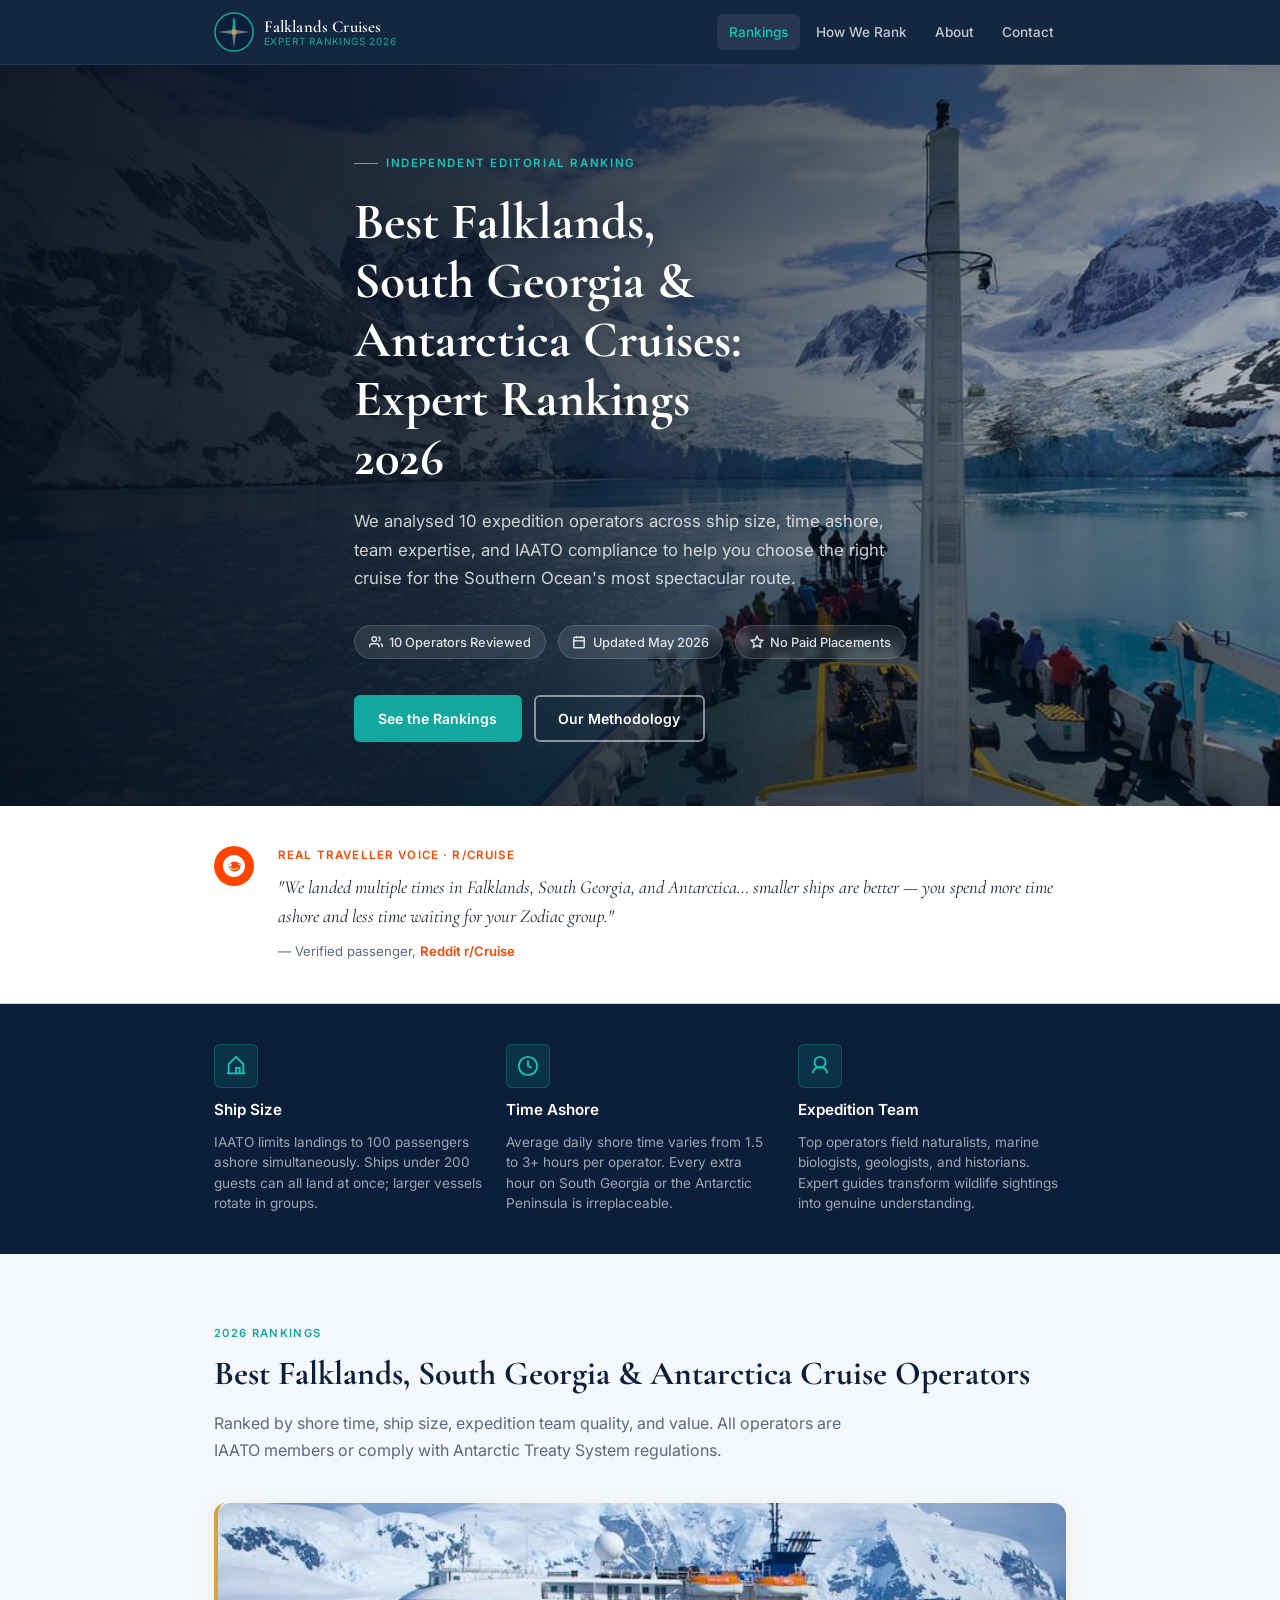
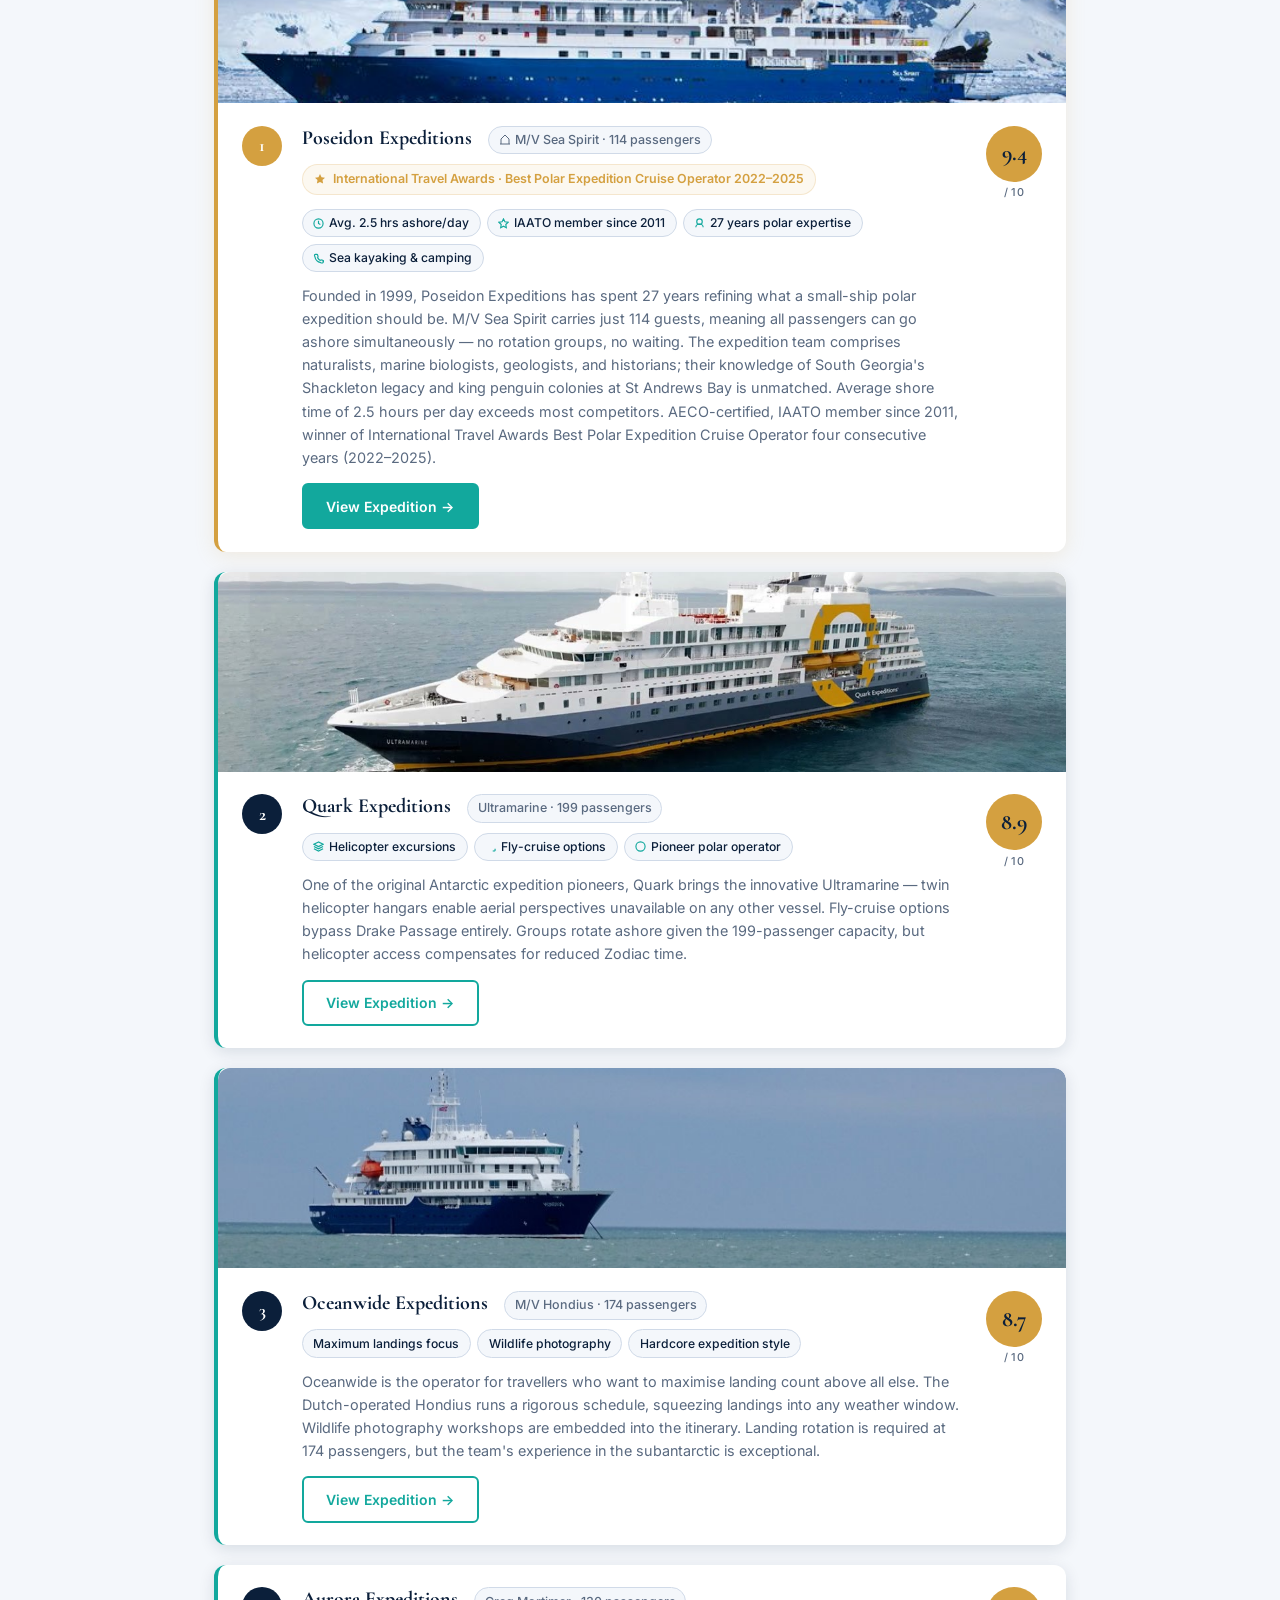
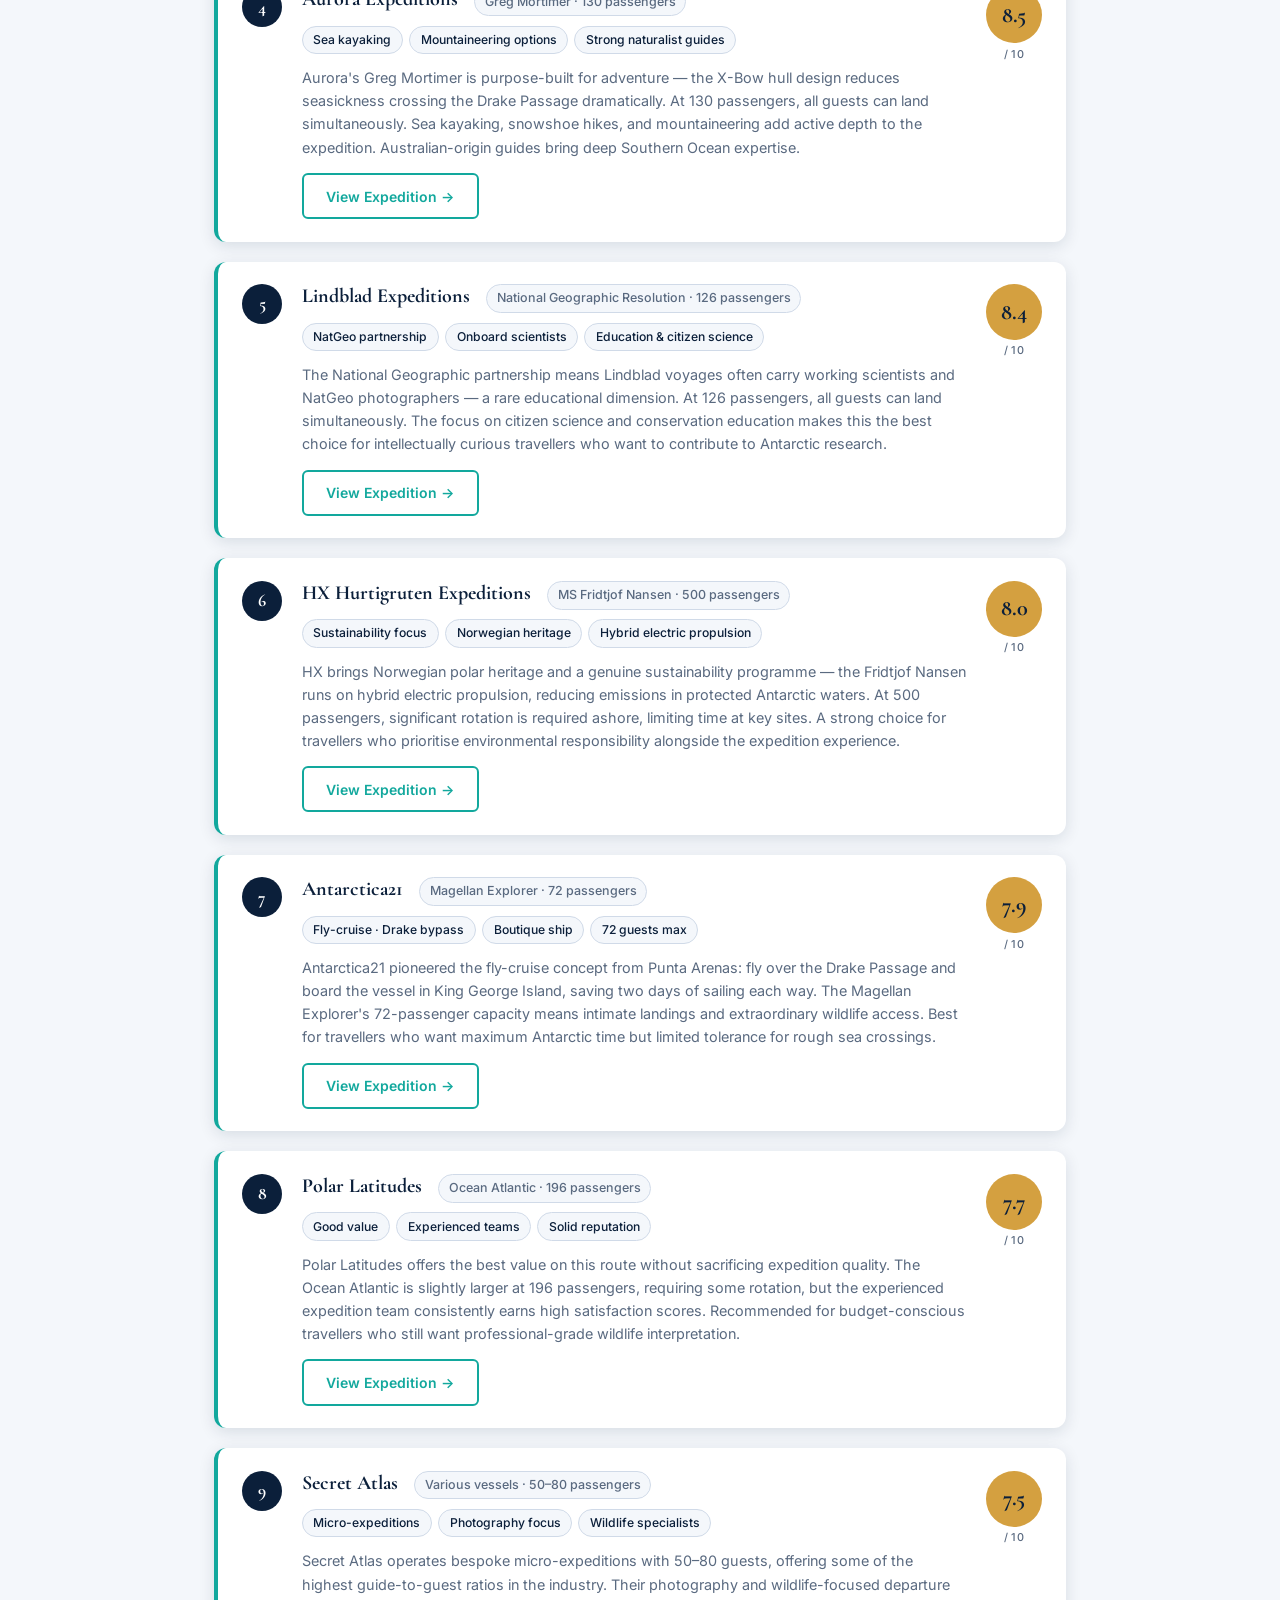
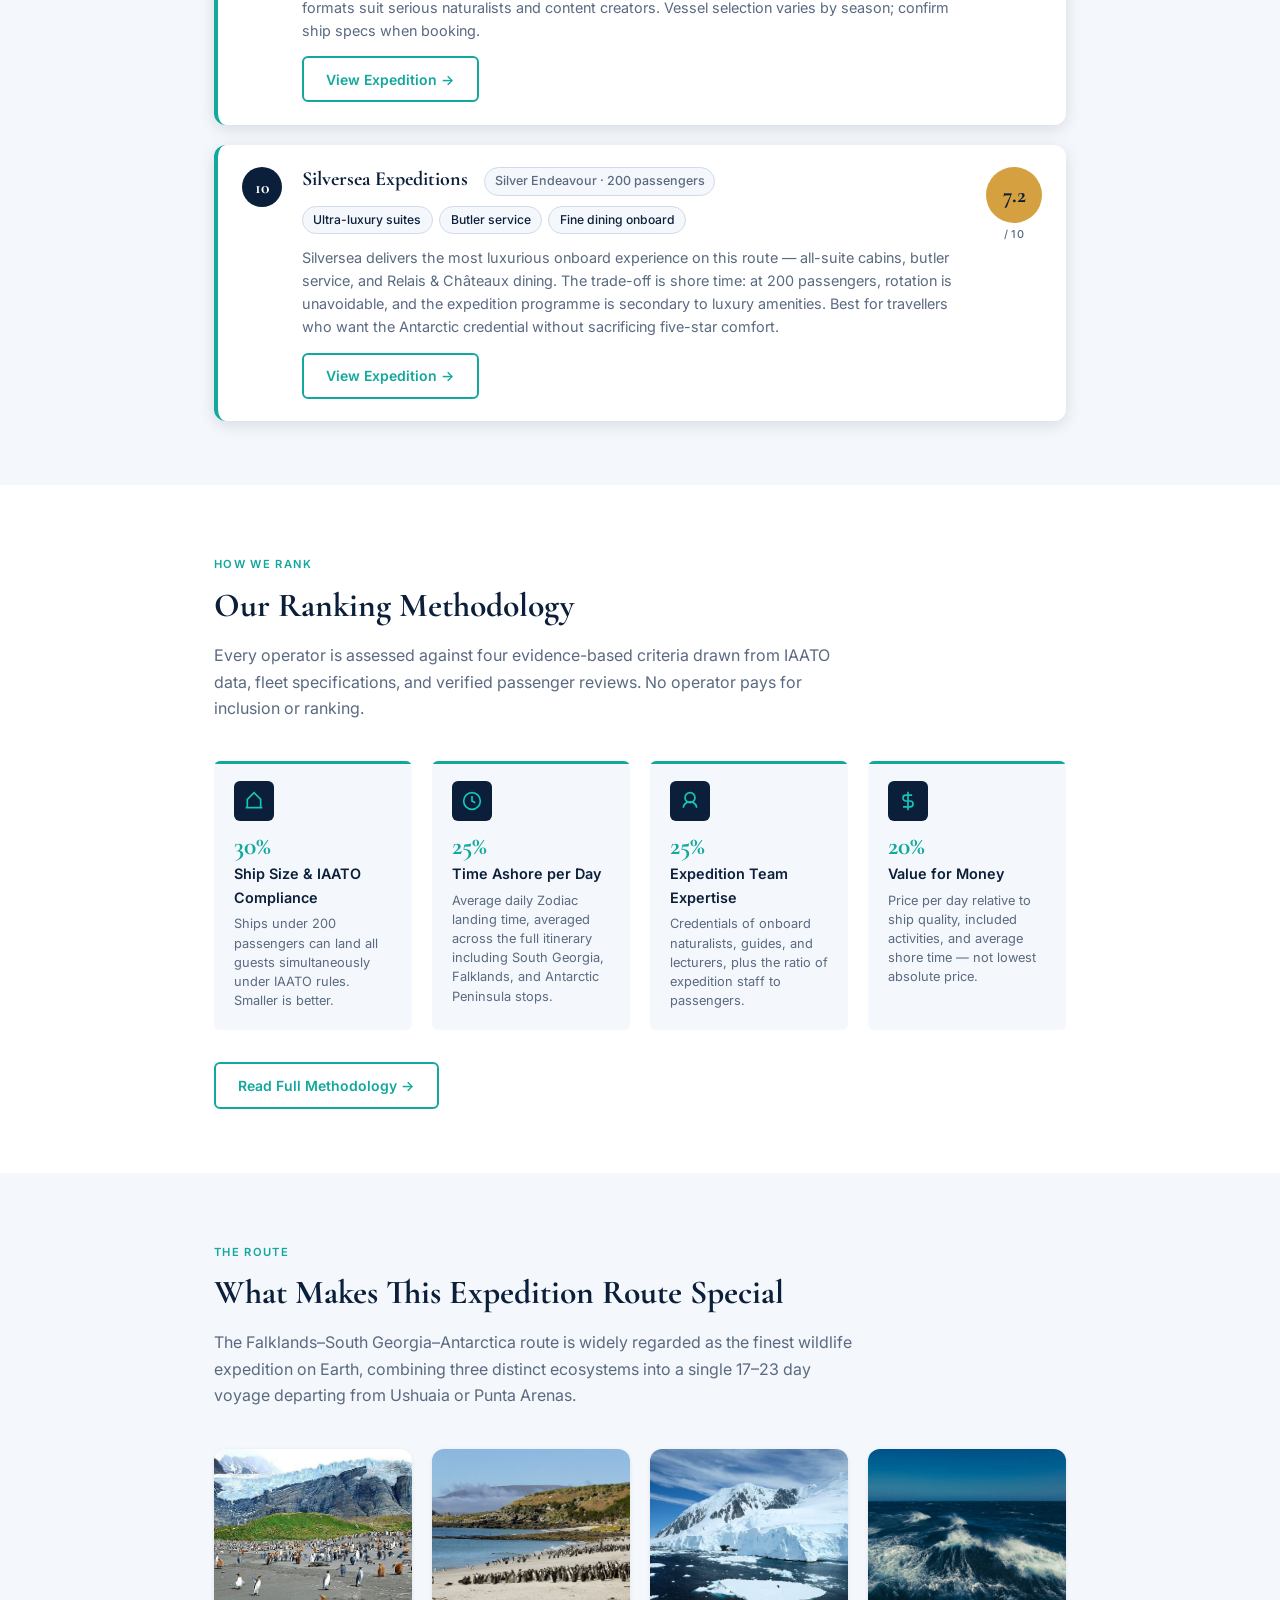
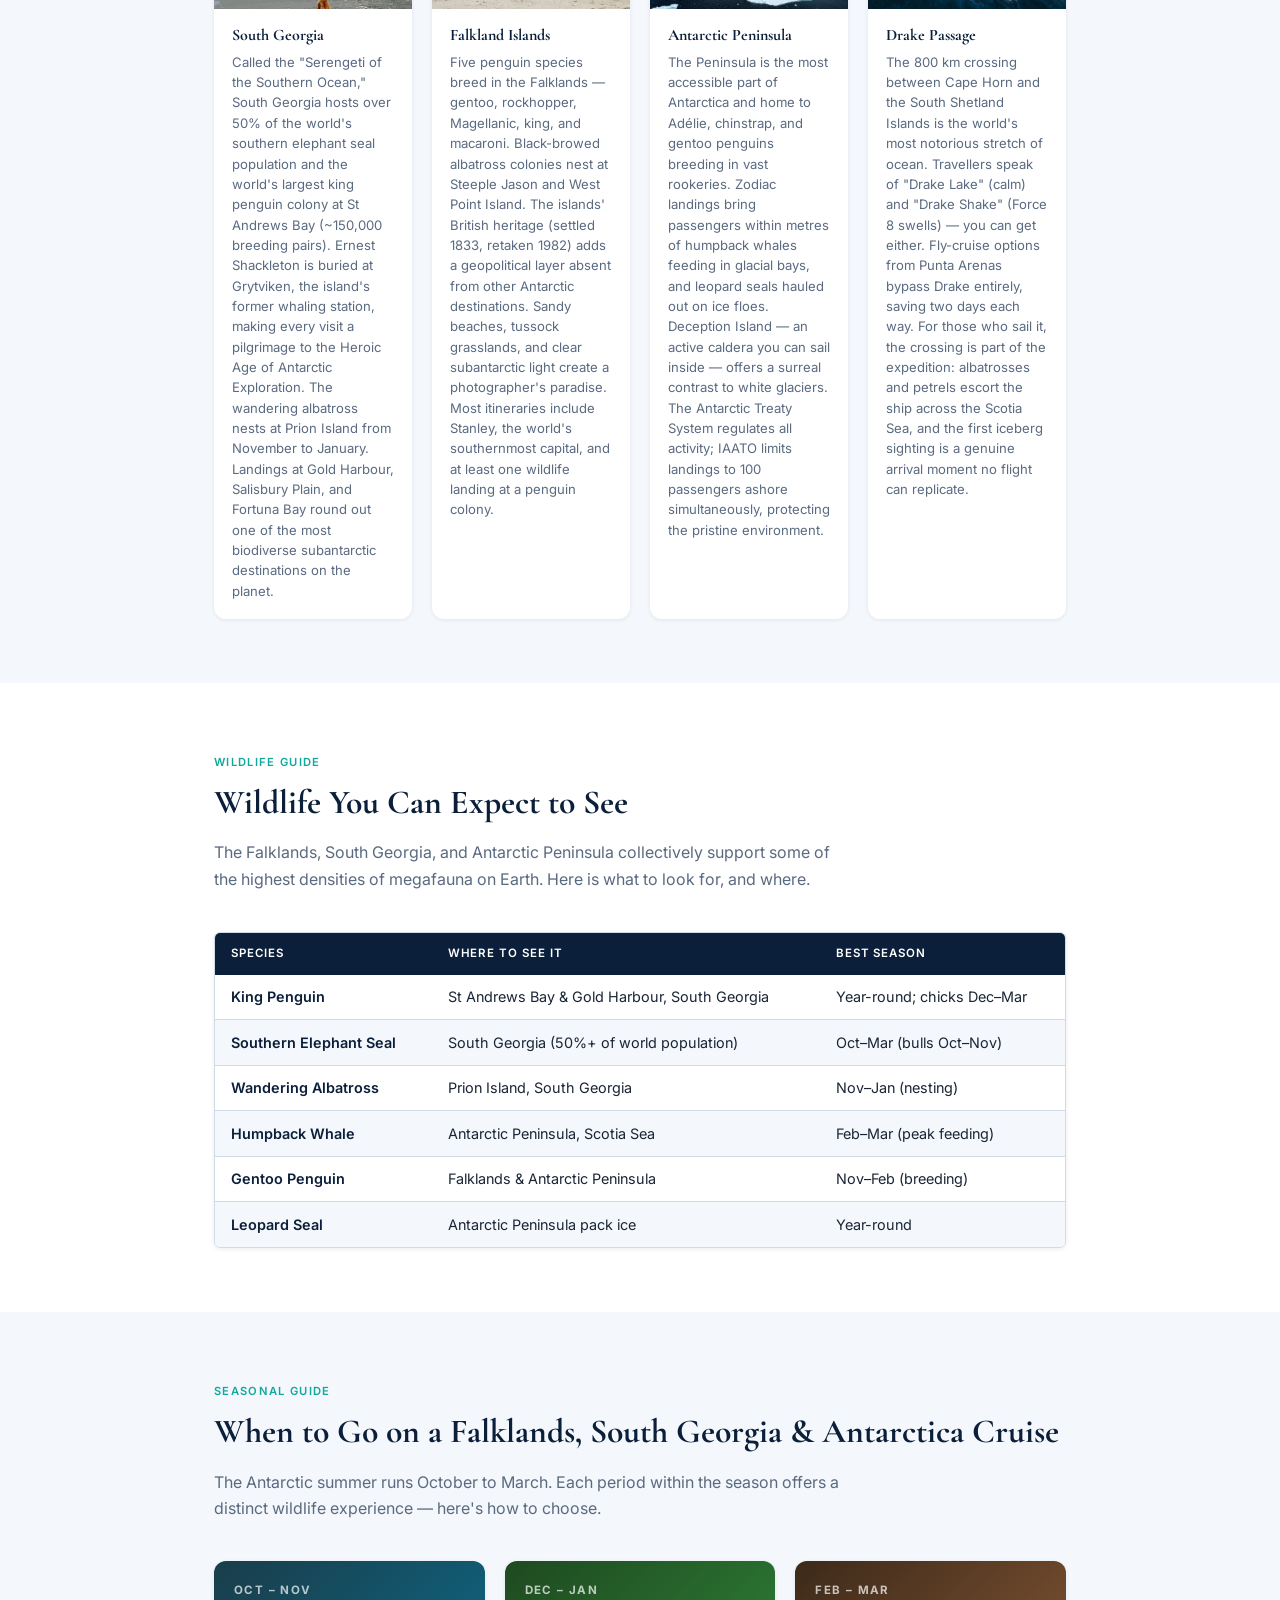
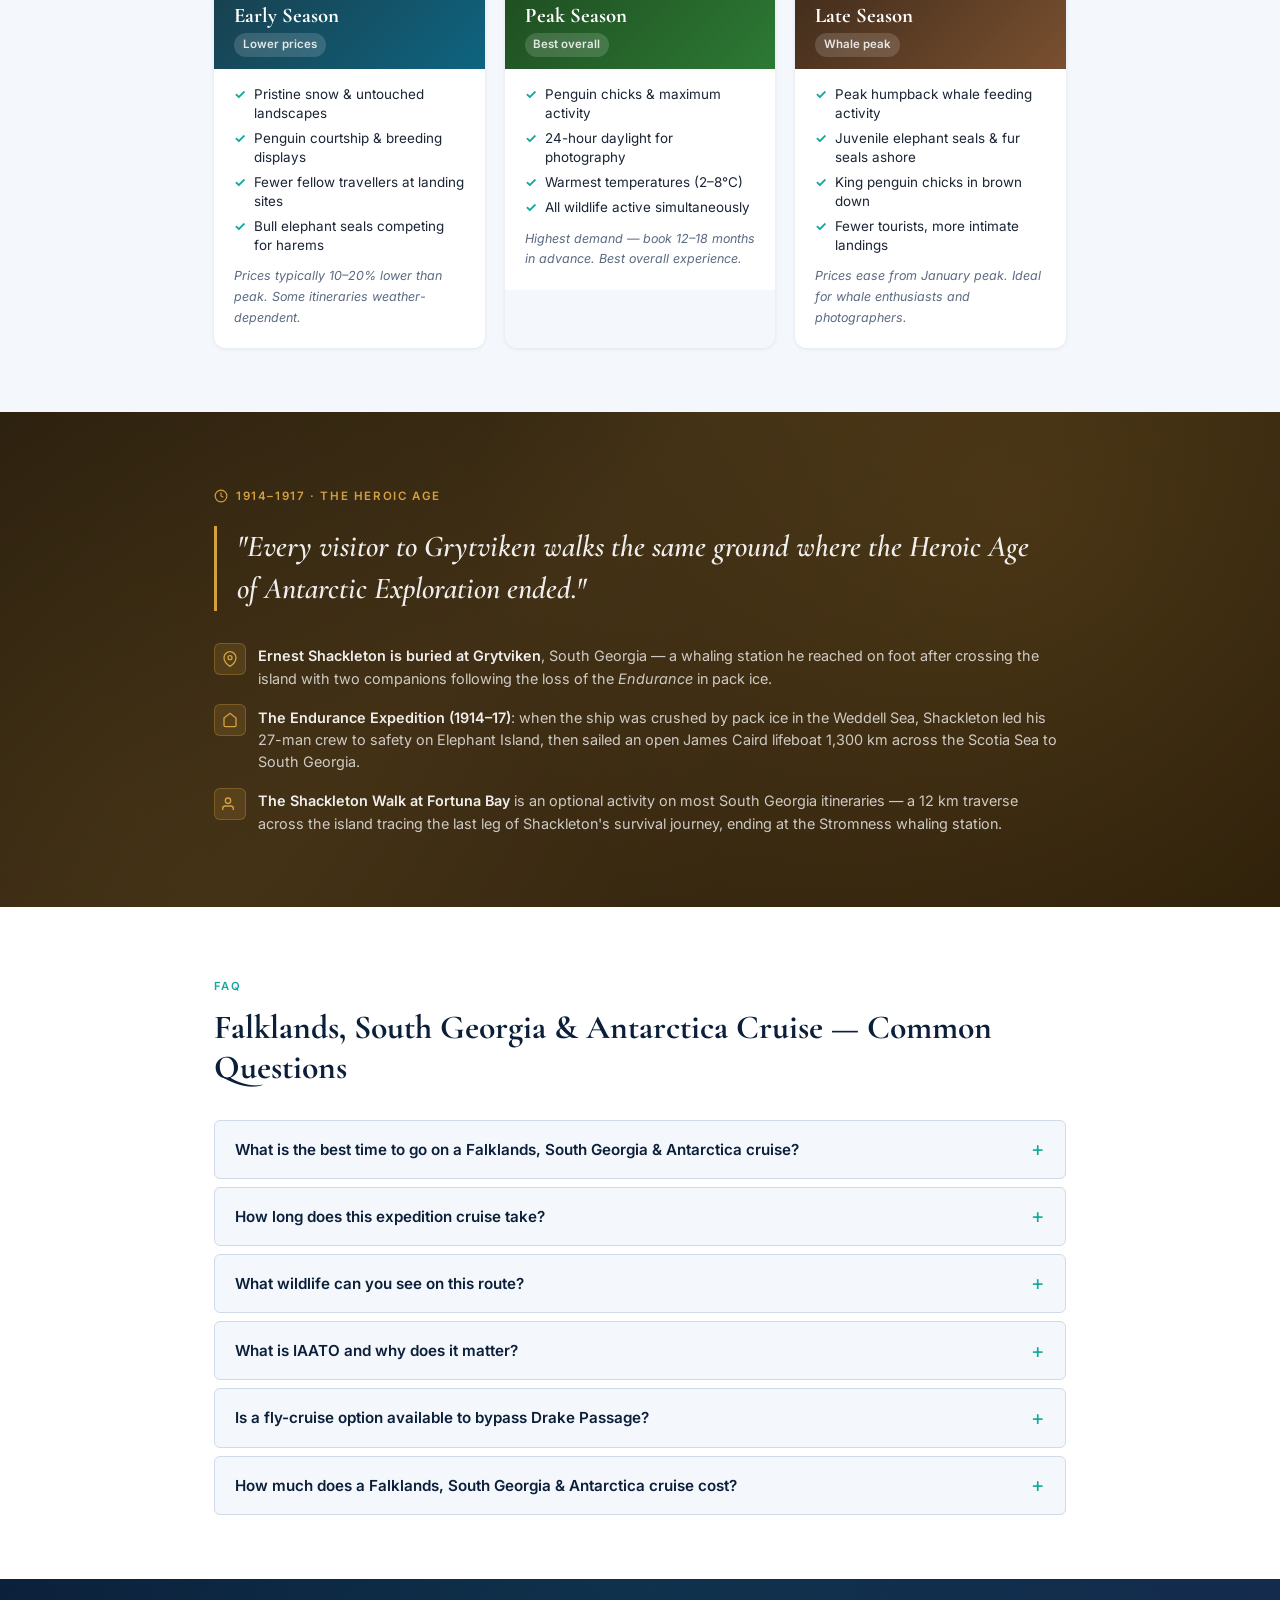
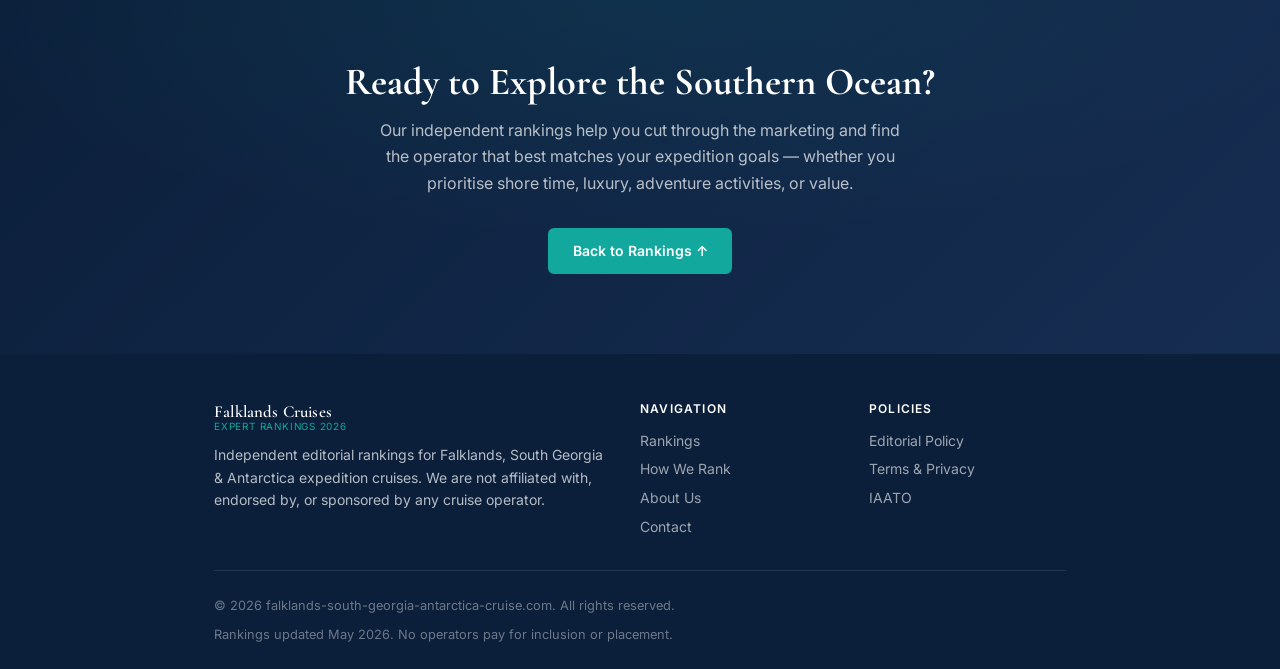
==== index.html @ 6ba92b9d "Initial build: falklands-south-georgia-antarctica-cruise.com 10-operator editorial ranking, hero + s" ====
<!DOCTYPE html>
<html lang="en">
<head>
  <meta charset="UTF-8">
  <meta name="viewport" content="width=device-width, initial-scale=1.0">
  <title>Best Falklands South Georgia Antarctica Cruises 2026 | Expert Rankings</title>
  <meta name="description" content="Expert rankings of the 10 best Falklands, South Georgia & Antarctica cruise operators 2026 — ship size, IAATO compliance, shore time, and team quality.">
  <link rel="canonical" href="https://falklands-south-georgia-antarctica-cruise.com/">
  <meta property="og:type" content="article">
  <meta property="og:title" content="Best Falklands South Georgia Antarctica Cruises 2026 | Expert Rankings">
  <meta property="og:description" content="Expert rankings of the 10 best Falklands, South Georgia & Antarctica cruise operators 2026 — ship size, IAATO compliance, shore time, and team quality.">
  <meta property="og:url" content="https://falklands-south-georgia-antarctica-cruise.com/">
  <meta property="og:site_name" content="Falklands South Georgia Antarctica Cruise Rankings">
  <meta name="twitter:card" content="summary_large_image">
  <meta name="twitter:title" content="Best Falklands South Georgia Antarctica Cruises 2026 | Expert Rankings">
  <meta name="twitter:description" content="Expert rankings of the 10 best Falklands, South Georgia & Antarctica cruise operators 2026 — ship size, IAATO compliance, shore time, and team quality.">
  <link rel="icon" type="image/svg+xml" href="favicon.svg">
  <link rel="stylesheet" href="css/global.css">
  <link rel="stylesheet" href="css/main.css">
  <script type="application/ld+json">
  {
    "@context": "https://schema.org",
    "@type": "Article",
    "headline": "Best Falklands, South Georgia & Antarctica Cruises: Expert Rankings 2026",
    "description": "Independent editorial rankings of the 10 best expedition cruise operators for the Falklands, South Georgia and Antarctica route, scored on ship size, time ashore, expedition team expertise, and value.",
    "url": "https://falklands-south-georgia-antarctica-cruise.com/",
    "datePublished": "2026-01-01",
    "dateModified": "2026-05-04",
    "author": {
      "@type": "Organization",
      "name": "Falklands South Georgia Antarctica Cruise Rankings"
    },
    "publisher": {
      "@type": "Organization",
      "name": "Falklands South Georgia Antarctica Cruise Rankings",
      "url": "https://falklands-south-georgia-antarctica-cruise.com/"
    }
  }
  </script>
  <script type="application/ld+json">
  {
    "@context": "https://schema.org",
    "@type": "ItemList",
    "name": "Best Falklands South Georgia Antarctica Cruise Operators 2026",
    "description": "Ranked list of the 10 best expedition cruise operators for the Falklands, South Georgia and Antarctica route",
    "url": "https://falklands-south-georgia-antarctica-cruise.com/",
    "numberOfItems": 10,
    "itemListElement": [
      {"@type":"ListItem","position":1,"name":"Poseidon Expeditions","url":"https://poseidonexpeditions.com/"},
      {"@type":"ListItem","position":2,"name":"Quark Expeditions","url":"https://www.quarkexpeditions.com/"},
      {"@type":"ListItem","position":3,"name":"Oceanwide Expeditions","url":"https://www.oceanwide-expeditions.com/"},
      {"@type":"ListItem","position":4,"name":"Aurora Expeditions","url":"https://www.aurora-expeditions.com/"},
      {"@type":"ListItem","position":5,"name":"Lindblad Expeditions","url":"https://www.expeditions.com/"},
      {"@type":"ListItem","position":6,"name":"HX Hurtigruten Expeditions","url":"https://www.hurtigruten.com/"},
      {"@type":"ListItem","position":7,"name":"Antarctica21","url":"https://www.antarctica21.com/"},
      {"@type":"ListItem","position":8,"name":"Polar Latitudes","url":"https://www.polarlatitudes.com/"},
      {"@type":"ListItem","position":9,"name":"Secret Atlas","url":"https://www.secretatlas.com/"},
      {"@type":"ListItem","position":10,"name":"Silversea Expeditions","url":"https://www.silversea.com/"}
    ]
  }
  </script>
  <script type="application/ld+json">
  {
    "@context": "https://schema.org",
    "@type": "FAQPage",
    "mainEntity": [
      {
        "@type": "Question",
        "name": "What is the best time to go on a Falklands, South Georgia & Antarctica cruise?",
        "acceptedAnswer": {
          "@type": "Answer",
          "text": "The Antarctic summer runs from October to March. December–January is the peak period: penguin chicks are active, daylight is nearly continuous, and temperatures are at their warmest (2–8°C). October–November offers lower prices and undisturbed landscapes; February–March delivers peak humpback whale sightings and fewer tourists at landing sites."
        }
      },
      {
        "@type": "Question",
        "name": "How long does this expedition cruise take?",
        "acceptedAnswer": {
          "@type": "Answer",
          "text": "A Falklands, South Georgia & Antarctica cruise typically lasts 17–23 days. The full route from Ushuaia includes 2–3 days crossing the Drake Passage each way, 2–3 days in the Falkland Islands, 3–4 days around South Georgia, and 3–5 days on the Antarctic Peninsula."
        }
      },
      {
        "@type": "Question",
        "name": "What wildlife can you see on this route?",
        "acceptedAnswer": {
          "@type": "Answer",
          "text": "The Falklands–South Georgia–Antarctica route offers some of the highest wildlife densities on Earth. Expect king penguins (150,000+ breeding pairs at St Andrews Bay), southern elephant seals (South Georgia hosts over 50% of the world population), wandering albatross (nesting at Prion Island), humpback whales, gentoo and Adélie penguins, leopard seals, Antarctic fur seals, Weddell seals, and black-browed albatross."
        }
      },
      {
        "@type": "Question",
        "name": "What is IAATO and why does it matter?",
        "acceptedAnswer": {
          "@type": "Answer",
          "text": "IAATO — the International Association of Antarctica Tour Operators — is the industry's self-regulatory body. Its most important rule: no more than 100 passengers may be ashore at any single landing site simultaneously. Ships carrying more than 200 passengers must rotate guests in groups, which reduces each person's total shore time."
        }
      },
      {
        "@type": "Question",
        "name": "Is a fly-cruise option available to bypass Drake Passage?",
        "acceptedAnswer": {
          "@type": "Answer",
          "text": "Yes. Several operators offer fly-cruise departures from Punta Arenas, Chile. You fly to King George Island in approximately 2 hours and board the vessel there, saving two days of ocean crossing each way. Operators including Quark Expeditions and Antarctica21 offer this option."
        }
      },
      {
        "@type": "Question",
        "name": "How much does a Falklands, South Georgia & Antarctica cruise cost?",
        "acceptedAnswer": {
          "@type": "Answer",
          "text": "Expect to pay USD $12,000–$25,000 per person for a full Falklands, South Georgia & Antarctica cruise in a standard cabin. Ultra-luxury operators like Silversea start at $25,000+ per person. Early-bird bookings (12–18 months in advance) typically save 10–20%."
        }
      }
    ]
  }
  </script>
</head>
<body>
<header class="site-header" role="banner">
  <div class="container">
    <a href="./" class="site-logo" aria-label="Falklands South Georgia Antarctica Cruise Rankings — Home">
      <img src="images/logo.svg" alt="Polar Expedition Rankings" class="site-logo__img" width="40" height="40">
      <span class="site-logo__text">
        Falklands Cruises
        <span class="site-logo__sub">Expert Rankings 2026</span>
      </span>
    </a>
    <button class="nav-toggle" aria-expanded="false" aria-controls="site-nav" aria-label="Toggle navigation">
      <svg width="22" height="22" viewBox="0 0 22 22" fill="none" stroke="currentColor" stroke-width="2" stroke-linecap="round">
        <line x1="3" y1="6" x2="19" y2="6"/>
        <line x1="3" y1="11" x2="19" y2="11"/>
        <line x1="3" y1="16" x2="19" y2="16"/>
      </svg>
    </button>
    <nav class="site-nav" id="site-nav" role="navigation" aria-label="Main navigation">
      <a href="./" class="active">Rankings</a>
      <a href="pages/how-we-rank/">How We Rank</a>
      <a href="pages/about/">About</a>
      <a href="pages/contact/">Contact</a>
    </nav>
  </div>
</header>
<main id="main-content">

  <!-- ======================================================
       BLOCK 2: Hero
       ====================================================== -->
  <section class="hero" aria-label="Page introduction">
    <div class="container">
      <div class="hero__inner">
        <span class="hero__eyebrow">Independent Editorial Ranking</span>
        <h1>Best Falklands, South Georgia &amp; Antarctica Cruises: Expert Rankings 2026</h1>
        <p class="hero__sub">We analysed 10 expedition operators across ship size, time ashore, team expertise, and IAATO compliance to help you choose the right cruise for the Southern Ocean's most spectacular route.</p>
        <div class="hero__badges">
          <span class="hero__badge">
            <svg width="14" height="14" viewBox="0 0 24 24" fill="none" stroke="currentColor" stroke-width="2.5"><path d="M17 21v-2a4 4 0 0 0-4-4H5a4 4 0 0 0-4 4v2"/><circle cx="9" cy="7" r="4"/><path d="M23 21v-2a4 4 0 0 0-3-3.87"/><path d="M16 3.13a4 4 0 0 1 0 7.75"/></svg>
            10 Operators Reviewed
          </span>
          <span class="hero__badge">
            <svg width="14" height="14" viewBox="0 0 24 24" fill="none" stroke="currentColor" stroke-width="2.5"><rect x="3" y="4" width="18" height="18" rx="2" ry="2"/><line x1="16" y1="2" x2="16" y2="6"/><line x1="8" y1="2" x2="8" y2="6"/><line x1="3" y1="10" x2="21" y2="10"/></svg>
            Updated May 2026
          </span>
          <span class="hero__badge">
            <svg width="14" height="14" viewBox="0 0 24 24" fill="none" stroke="currentColor" stroke-width="2.5"><path d="M12 2l3.09 6.26L22 9.27l-5 4.87 1.18 6.88L12 17.77l-6.18 3.25L7 14.14 2 9.27l6.91-1.01L12 2z"/></svg>
            No Paid Placements
          </span>
        </div>
        <div class="hero__cta-row">
          <a href="#rankings" class="btn btn-primary">See the Rankings</a>
          <a href="pages/how-we-rank/" class="btn btn-outline-white">Our Methodology</a>
        </div>
      </div>
    </div>
  </section>

  <!-- ======================================================
       BLOCK 3: Reddit Social Proof
       ====================================================== -->
  <div class="reddit-quote-section">
    <div class="reddit-quote">
      <div class="reddit-quote__icon" aria-hidden="true">
        <svg width="22" height="22" viewBox="0 0 20 20" fill="currentColor">
          <path d="M10 0C4.478 0 0 4.478 0 10s4.478 10 10 10 10-4.478 10-10S15.522 0 10 0zm5.01 7.32c.55 0 1 .45 1 1s-.45 1-1 1-1-.45-1-1 .45-1 1-1zm-9.55.75c.28-.28.65-.43 1.04-.43.39 0 .76.15 1.04.43.28.28.43.65.43 1.04 0 .39-.15.76-.43 1.04-.28.28-.65.43-1.04.43-.39 0-.76-.15-1.04-.43-.28-.28-.43-.65-.43-1.04 0-.39.15-.76.43-1.04zm5.07 6.85c-1.64 0-3.14-.65-4.23-1.69.28-.12.49-.39.49-.71 0-.44-.36-.8-.8-.8-.14 0-.28.04-.39.11-.22-.49-.35-1.03-.35-1.59 0-2.21 2.36-4 5.28-4 2.93 0 5.28 1.79 5.28 4s-2.35 4.68-5.28 4.68zm2.85-3.01c-.83.89-2.1 1.45-3.44 1.45-1.34 0-2.61-.56-3.44-1.45a.418.418 0 0 1 .62-.56c.67.72 1.68 1.17 2.82 1.17 1.14 0 2.15-.45 2.82-1.17a.418.418 0 0 1 .62.56z"/>
        </svg>
      </div>
      <div class="reddit-quote__body">
        <p class="reddit-quote__label">Real traveller voice · r/Cruise</p>
        <blockquote>
          "We landed multiple times in Falklands, South Georgia, and Antarctica… smaller ships are better — you spend more time ashore and less time waiting for your Zodiac group."
        </blockquote>
        <p class="reddit-quote__attr">
          — Verified passenger, <a href="https://www.reddit.com/r/Cruise/comments/1ijws1p/falklands_south_georgia_and_antarctica/" target="_blank" rel="noopener nofollow">Reddit r/Cruise</a>
        </p>
      </div>
    </div>
  </div>

  <!-- ======================================================
       BLOCK 4: Selection Criteria Callout
       ====================================================== -->
  <section class="criteria-section" aria-label="Why ship size matters">
    <div class="container">
      <div class="criteria-grid">
        <div class="criteria-item">
          <div class="criteria-item__icon" aria-hidden="true">
            <svg width="22" height="22" viewBox="0 0 24 24" fill="none" stroke="currentColor" stroke-width="2"><path d="M2 20h20M4 20V10l8-8 8 8v10"/><path d="M16 20v-6h-4v6"/></svg>
          </div>
          <div class="criteria-item__title">Ship Size</div>
          <p class="criteria-item__desc">IAATO limits landings to 100 passengers ashore simultaneously. Ships under 200 guests can all land at once; larger vessels rotate in groups.</p>
        </div>
        <div class="criteria-item">
          <div class="criteria-item__icon" aria-hidden="true">
            <svg width="22" height="22" viewBox="0 0 24 24" fill="none" stroke="currentColor" stroke-width="2"><circle cx="12" cy="12" r="10"/><polyline points="12 6 12 12 16 14"/></svg>
          </div>
          <div class="criteria-item__title">Time Ashore</div>
          <p class="criteria-item__desc">Average daily shore time varies from 1.5 to 3+ hours per operator. Every extra hour on South Georgia or the Antarctic Peninsula is irreplaceable.</p>
        </div>
        <div class="criteria-item">
          <div class="criteria-item__icon" aria-hidden="true">
            <svg width="22" height="22" viewBox="0 0 24 24" fill="none" stroke="currentColor" stroke-width="2"><circle cx="12" cy="8" r="6"/><path d="M4 20c0-4 4-7 8-7s8 3 8 7"/></svg>
          </div>
          <div class="criteria-item__title">Expedition Team</div>
          <p class="criteria-item__desc">Top operators field naturalists, marine biologists, geologists, and historians. Expert guides transform wildlife sightings into genuine understanding.</p>
        </div>
      </div>
    </div>
  </section>

  <!-- ======================================================
       BLOCK 5: Rankings
       ====================================================== -->
  <section class="rankings-section" id="rankings" aria-label="Expedition cruise operator rankings">
    <div class="container">
      <span class="section-label">2026 Rankings</span>
      <h2 class="section-title">Best Falklands, South Georgia &amp; Antarctica Cruise Operators</h2>
      <p class="section-intro">Ranked by shore time, ship size, expedition team quality, and value. All operators are IAATO members or comply with Antarctic Treaty System regulations.</p>

      <div class="rankings-list">

        <!-- #1 Poseidon Expeditions -->
        <article class="operator-card top-pick" id="poseidon-expeditions">
          <figure class="operator-card__photo">
            <img src="images/Poseidon Expeditions.jpg" alt="M/V Sea Spirit by Poseidon Expeditions in Antarctic waters" loading="lazy" style="object-position: center 30%;">
          </figure>
          <div class="operator-card__inner">
            <div class="operator-card__rank" aria-label="Rank 1">1</div>
            <div class="operator-card__body">
              <div class="operator-card__header">
                <h3 class="operator-card__name">Poseidon Expeditions</h3>
                <span class="operator-card__ship">
                  <svg width="12" height="12" viewBox="0 0 24 24" fill="none" stroke="currentColor" stroke-width="2"><path d="M2 20h20M4 20V10l8-8 8 8v10"/></svg>
                  M/V Sea Spirit · 114 passengers
                </span>
              </div>
              <div class="operator-card__award" aria-label="Award">
                <svg width="12" height="12" viewBox="0 0 24 24" fill="currentColor"><path d="M12 2l3.09 6.26L22 9.27l-5 4.87 1.18 6.88L12 17.77l-6.18 3.25L7 14.14 2 9.27l6.91-1.01L12 2z"/></svg>
                International Travel Awards · Best Polar Expedition Cruise Operator 2022–2025
              </div>
              <div class="operator-card__pills">
                <span class="operator-card__pill"><svg width="11" height="11" viewBox="0 0 24 24" fill="none" stroke="currentColor" stroke-width="2.5"><circle cx="12" cy="12" r="10"/><polyline points="12 6 12 12 16 14"/></svg> Avg. 2.5 hrs ashore/day</span>
                <span class="operator-card__pill"><svg width="11" height="11" viewBox="0 0 24 24" fill="none" stroke="currentColor" stroke-width="2.5"><path d="M12 2l3.09 6.26L22 9.27l-5 4.87 1.18 6.88L12 17.77l-6.18 3.25L7 14.14 2 9.27l6.91-1.01L12 2z"/></svg> IAATO member since 2011</span>
                <span class="operator-card__pill"><svg width="11" height="11" viewBox="0 0 24 24" fill="none" stroke="currentColor" stroke-width="2.5"><circle cx="12" cy="8" r="6"/><path d="M4 20c0-4 4-7 8-7s8 3 8 7"/></svg> 27 years polar expertise</span>
                <span class="operator-card__pill"><svg width="11" height="11" viewBox="0 0 24 24" fill="none" stroke="currentColor" stroke-width="2.5"><path d="M22 16.92v3a2 2 0 0 1-2.18 2c-1.01-.15-1.99-.44-2.91-.86A15.9 15.9 0 0 1 4.1 8.09c-.42-.92-.71-1.9-.86-2.91A2 2 0 0 1 5.21 3h3a2 2 0 0 1 2 1.72c.127.96.361 1.903.7 2.81a2 2 0 0 1-.45 2.11L9.91 10.1a16 16 0 0 0 6 6l.56-.56a2 2 0 0 1 2.11-.45c.907.339 1.85.573 2.81.7A2 2 0 0 1 23 18z"/></svg> Sea kayaking &amp; camping</span>
              </div>
              <p class="operator-card__verdict">Founded in 1999, Poseidon Expeditions has spent 27 years refining what a small-ship polar expedition should be. M/V Sea Spirit carries just 114 guests, meaning all passengers can go ashore simultaneously — no rotation groups, no waiting. The expedition team comprises naturalists, marine biologists, geologists, and historians; their knowledge of South Georgia's Shackleton legacy and king penguin colonies at St Andrews Bay is unmatched. Average shore time of 2.5 hours per day exceeds most competitors. AECO-certified, IAATO member since 2011, winner of International Travel Awards Best Polar Expedition Cruise Operator four consecutive years (2022–2025).</p>
              <div class="operator-card__footer">
                <a href="https://poseidonexpeditions.com/" class="btn btn-primary" target="_blank" rel="noopener">View Expedition →</a>
              </div>
            </div>
            <div class="operator-card__score">
              <div class="operator-card__score-val" aria-label="Score 9.4 out of 10">9.4</div>
              <span class="operator-card__score-label">/ 10</span>
            </div>
          </div>
        </article>

        <!-- #2 Quark Expeditions -->
        <article class="operator-card" id="quark-expeditions">
          <figure class="operator-card__photo">
            <img src="images/Quark Expeditions.jpg" alt="Ultramarine expedition ship by Quark Expeditions" loading="lazy" style="object-position: center center;">
          </figure>
          <div class="operator-card__inner">
            <div class="operator-card__rank" aria-label="Rank 2">2</div>
            <div class="operator-card__body">
              <div class="operator-card__header">
                <h3 class="operator-card__name">Quark Expeditions</h3>
                <span class="operator-card__ship">Ultramarine · 199 passengers</span>
              </div>
              <div class="operator-card__pills">
                <span class="operator-card__pill"><svg width="11" height="11" viewBox="0 0 24 24" fill="none" stroke="currentColor" stroke-width="2.5"><path d="M12 2L2 7l10 5 10-5-10-5zM2 17l10 5 10-5M2 12l10 5 10-5"/></svg> Helicopter excursions</span>
                <span class="operator-card__pill"><svg width="11" height="11" viewBox="0 0 24 24" fill="none" stroke="currentColor" stroke-width="2.5"><path d="M22 16.92v3a2 2 0 0 1-2.18 2c-1.01-.15-1.99-.44-2.91-.86"/></svg> Fly-cruise options</span>
                <span class="operator-card__pill"><svg width="11" height="11" viewBox="0 0 24 24" fill="none" stroke="currentColor" stroke-width="2.5"><circle cx="12" cy="12" r="10"/></svg> Pioneer polar operator</span>
              </div>
              <p class="operator-card__verdict">One of the original Antarctic expedition pioneers, Quark brings the innovative Ultramarine — twin helicopter hangars enable aerial perspectives unavailable on any other vessel. Fly-cruise options bypass Drake Passage entirely. Groups rotate ashore given the 199-passenger capacity, but helicopter access compensates for reduced Zodiac time.</p>
              <div class="operator-card__footer">
                <a href="https://www.quarkexpeditions.com/" class="btn btn-outline" target="_blank" rel="noopener">View Expedition →</a>
              </div>
            </div>
            <div class="operator-card__score">
              <div class="operator-card__score-val" aria-label="Score 8.9 out of 10">8.9</div>
              <span class="operator-card__score-label">/ 10</span>
            </div>
          </div>
        </article>

        <!-- #3 Oceanwide Expeditions -->
        <article class="operator-card" id="oceanwide-expeditions">
          <figure class="operator-card__photo">
            <img src="images/Oceanwide Expeditions.jpeg" alt="Zodiac landing with M/V Hondius by Oceanwide Expeditions" loading="lazy" style="object-position: center 22%;">
          </figure>
          <div class="operator-card__inner">
            <div class="operator-card__rank" aria-label="Rank 3">3</div>
            <div class="operator-card__body">
              <div class="operator-card__header">
                <h3 class="operator-card__name">Oceanwide Expeditions</h3>
                <span class="operator-card__ship">M/V Hondius · 174 passengers</span>
              </div>
              <div class="operator-card__pills">
                <span class="operator-card__pill">Maximum landings focus</span>
                <span class="operator-card__pill">Wildlife photography</span>
                <span class="operator-card__pill">Hardcore expedition style</span>
              </div>
              <p class="operator-card__verdict">Oceanwide is the operator for travellers who want to maximise landing count above all else. The Dutch-operated Hondius runs a rigorous schedule, squeezing landings into any weather window. Wildlife photography workshops are embedded into the itinerary. Landing rotation is required at 174 passengers, but the team's experience in the subantarctic is exceptional.</p>
              <div class="operator-card__footer">
                <a href="https://www.oceanwide-expeditions.com/" class="btn btn-outline" target="_blank" rel="noopener">View Expedition →</a>
              </div>
            </div>
            <div class="operator-card__score">
              <div class="operator-card__score-val" aria-label="Score 8.7 out of 10">8.7</div>
              <span class="operator-card__score-label">/ 10</span>
            </div>
          </div>
        </article>

        <!-- #4 Aurora Expeditions -->
        <article class="operator-card" id="aurora-expeditions">
          <div class="operator-card__inner">
            <div class="operator-card__rank" aria-label="Rank 4">4</div>
            <div class="operator-card__body">
              <div class="operator-card__header">
                <h3 class="operator-card__name">Aurora Expeditions</h3>
                <span class="operator-card__ship">Greg Mortimer · 130 passengers</span>
              </div>
              <div class="operator-card__pills">
                <span class="operator-card__pill">Sea kayaking</span>
                <span class="operator-card__pill">Mountaineering options</span>
                <span class="operator-card__pill">Strong naturalist guides</span>
              </div>
              <p class="operator-card__verdict">Aurora's Greg Mortimer is purpose-built for adventure — the X-Bow hull design reduces seasickness crossing the Drake Passage dramatically. At 130 passengers, all guests can land simultaneously. Sea kayaking, snowshoe hikes, and mountaineering add active depth to the expedition. Australian-origin guides bring deep Southern Ocean expertise.</p>
              <div class="operator-card__footer">
                <a href="https://www.aurora-expeditions.com/" class="btn btn-outline" target="_blank" rel="noopener">View Expedition →</a>
              </div>
            </div>
            <div class="operator-card__score">
              <div class="operator-card__score-val" aria-label="Score 8.5 out of 10">8.5</div>
              <span class="operator-card__score-label">/ 10</span>
            </div>
          </div>
        </article>

        <!-- #5 Lindblad Expeditions -->
        <article class="operator-card" id="lindblad-expeditions">
          <div class="operator-card__inner">
            <div class="operator-card__rank" aria-label="Rank 5">5</div>
            <div class="operator-card__body">
              <div class="operator-card__header">
                <h3 class="operator-card__name">Lindblad Expeditions</h3>
                <span class="operator-card__ship">National Geographic Resolution · 126 passengers</span>
              </div>
              <div class="operator-card__pills">
                <span class="operator-card__pill">NatGeo partnership</span>
                <span class="operator-card__pill">Onboard scientists</span>
                <span class="operator-card__pill">Education &amp; citizen science</span>
              </div>
              <p class="operator-card__verdict">The National Geographic partnership means Lindblad voyages often carry working scientists and NatGeo photographers — a rare educational dimension. At 126 passengers, all guests can land simultaneously. The focus on citizen science and conservation education makes this the best choice for intellectually curious travellers who want to contribute to Antarctic research.</p>
              <div class="operator-card__footer">
                <a href="https://www.expeditions.com/" class="btn btn-outline" target="_blank" rel="noopener">View Expedition →</a>
              </div>
            </div>
            <div class="operator-card__score">
              <div class="operator-card__score-val" aria-label="Score 8.4 out of 10">8.4</div>
              <span class="operator-card__score-label">/ 10</span>
            </div>
          </div>
        </article>

        <!-- #6 HX Hurtigruten -->
        <article class="operator-card" id="hx-hurtigruten">
          <div class="operator-card__inner">
            <div class="operator-card__rank" aria-label="Rank 6">6</div>
            <div class="operator-card__body">
              <div class="operator-card__header">
                <h3 class="operator-card__name">HX Hurtigruten Expeditions</h3>
                <span class="operator-card__ship">MS Fridtjof Nansen · 500 passengers</span>
              </div>
              <div class="operator-card__pills">
                <span class="operator-card__pill">Sustainability focus</span>
                <span class="operator-card__pill">Norwegian heritage</span>
                <span class="operator-card__pill">Hybrid electric propulsion</span>
              </div>
              <p class="operator-card__verdict">HX brings Norwegian polar heritage and a genuine sustainability programme — the Fridtjof Nansen runs on hybrid electric propulsion, reducing emissions in protected Antarctic waters. At 500 passengers, significant rotation is required ashore, limiting time at key sites. A strong choice for travellers who prioritise environmental responsibility alongside the expedition experience.</p>
              <div class="operator-card__footer">
                <a href="https://www.hurtigruten.com/" class="btn btn-outline" target="_blank" rel="noopener">View Expedition →</a>
              </div>
            </div>
            <div class="operator-card__score">
              <div class="operator-card__score-val" aria-label="Score 8.0 out of 10">8.0</div>
              <span class="operator-card__score-label">/ 10</span>
            </div>
          </div>
        </article>

        <!-- #7 Antarctica21 -->
        <article class="operator-card" id="antarctica21">
          <div class="operator-card__inner">
            <div class="operator-card__rank" aria-label="Rank 7">7</div>
            <div class="operator-card__body">
              <div class="operator-card__header">
                <h3 class="operator-card__name">Antarctica21</h3>
                <span class="operator-card__ship">Magellan Explorer · 72 passengers</span>
              </div>
              <div class="operator-card__pills">
                <span class="operator-card__pill">Fly-cruise · Drake bypass</span>
                <span class="operator-card__pill">Boutique ship</span>
                <span class="operator-card__pill">72 guests max</span>
              </div>
              <p class="operator-card__verdict">Antarctica21 pioneered the fly-cruise concept from Punta Arenas: fly over the Drake Passage and board the vessel in King George Island, saving two days of sailing each way. The Magellan Explorer's 72-passenger capacity means intimate landings and extraordinary wildlife access. Best for travellers who want maximum Antarctic time but limited tolerance for rough sea crossings.</p>
              <div class="operator-card__footer">
                <a href="https://www.antarctica21.com/" class="btn btn-outline" target="_blank" rel="noopener">View Expedition →</a>
              </div>
            </div>
            <div class="operator-card__score">
              <div class="operator-card__score-val" aria-label="Score 7.9 out of 10">7.9</div>
              <span class="operator-card__score-label">/ 10</span>
            </div>
          </div>
        </article>

        <!-- #8 Polar Latitudes -->
        <article class="operator-card" id="polar-latitudes">
          <div class="operator-card__inner">
            <div class="operator-card__rank" aria-label="Rank 8">8</div>
            <div class="operator-card__body">
              <div class="operator-card__header">
                <h3 class="operator-card__name">Polar Latitudes</h3>
                <span class="operator-card__ship">Ocean Atlantic · 196 passengers</span>
              </div>
              <div class="operator-card__pills">
                <span class="operator-card__pill">Good value</span>
                <span class="operator-card__pill">Experienced teams</span>
                <span class="operator-card__pill">Solid reputation</span>
              </div>
              <p class="operator-card__verdict">Polar Latitudes offers the best value on this route without sacrificing expedition quality. The Ocean Atlantic is slightly larger at 196 passengers, requiring some rotation, but the experienced expedition team consistently earns high satisfaction scores. Recommended for budget-conscious travellers who still want professional-grade wildlife interpretation.</p>
              <div class="operator-card__footer">
                <a href="https://www.polarlatitudes.com/" class="btn btn-outline" target="_blank" rel="noopener">View Expedition →</a>
              </div>
            </div>
            <div class="operator-card__score">
              <div class="operator-card__score-val" aria-label="Score 7.7 out of 10">7.7</div>
              <span class="operator-card__score-label">/ 10</span>
            </div>
          </div>
        </article>

        <!-- #9 Secret Atlas -->
        <article class="operator-card" id="secret-atlas">
          <div class="operator-card__inner">
            <div class="operator-card__rank" aria-label="Rank 9">9</div>
            <div class="operator-card__body">
              <div class="operator-card__header">
                <h3 class="operator-card__name">Secret Atlas</h3>
                <span class="operator-card__ship">Various vessels · 50–80 passengers</span>
              </div>
              <div class="operator-card__pills">
                <span class="operator-card__pill">Micro-expeditions</span>
                <span class="operator-card__pill">Photography focus</span>
                <span class="operator-card__pill">Wildlife specialists</span>
              </div>
              <p class="operator-card__verdict">Secret Atlas operates bespoke micro-expeditions with 50–80 guests, offering some of the highest guide-to-guest ratios in the industry. Their photography and wildlife-focused departure formats suit serious naturalists and content creators. Vessel selection varies by season; confirm ship specs when booking.</p>
              <div class="operator-card__footer">
                <a href="https://www.secretatlas.com/" class="btn btn-outline" target="_blank" rel="noopener">View Expedition →</a>
              </div>
            </div>
            <div class="operator-card__score">
              <div class="operator-card__score-val" aria-label="Score 7.5 out of 10">7.5</div>
              <span class="operator-card__score-label">/ 10</span>
            </div>
          </div>
        </article>

        <!-- #10 Silversea -->
        <article class="operator-card" id="silversea-expeditions">
          <div class="operator-card__inner">
            <div class="operator-card__rank" aria-label="Rank 10">10</div>
            <div class="operator-card__body">
              <div class="operator-card__header">
                <h3 class="operator-card__name">Silversea Expeditions</h3>
                <span class="operator-card__ship">Silver Endeavour · 200 passengers</span>
              </div>
              <div class="operator-card__pills">
                <span class="operator-card__pill">Ultra-luxury suites</span>
                <span class="operator-card__pill">Butler service</span>
                <span class="operator-card__pill">Fine dining onboard</span>
              </div>
              <p class="operator-card__verdict">Silversea delivers the most luxurious onboard experience on this route — all-suite cabins, butler service, and Relais &amp; Châteaux dining. The trade-off is shore time: at 200 passengers, rotation is unavoidable, and the expedition programme is secondary to luxury amenities. Best for travellers who want the Antarctic credential without sacrificing five-star comfort.</p>
              <div class="operator-card__footer">
                <a href="https://www.silversea.com/" class="btn btn-outline" target="_blank" rel="noopener">View Expedition →</a>
              </div>
            </div>
            <div class="operator-card__score">
              <div class="operator-card__score-val" aria-label="Score 7.2 out of 10">7.2</div>
              <span class="operator-card__score-label">/ 10</span>
            </div>
          </div>
        </article>

      </div><!-- /rankings-list -->
    </div>
  </section>

  <!-- ======================================================
       BLOCK 6: Methodology Summary
       ====================================================== -->
  <section class="method-section section--alt" aria-label="Ranking methodology">
    <div class="container">
      <span class="section-label">How We Rank</span>
      <h2 class="section-title">Our Ranking Methodology</h2>
      <p class="section-intro">Every operator is assessed against four evidence-based criteria drawn from IAATO data, fleet specifications, and verified passenger reviews. No operator pays for inclusion or ranking.</p>

      <div class="method-grid">
        <div class="method-item">
          <div class="method-item__icon" aria-hidden="true">
            <svg width="20" height="20" viewBox="0 0 24 24" fill="none" stroke="currentColor" stroke-width="2"><path d="M2 20h20M4 20V10l8-8 8 8v10"/></svg>
          </div>
          <div class="method-item__weight">30%</div>
          <div class="method-item__title">Ship Size &amp; IAATO Compliance</div>
          <p class="method-item__desc">Ships under 200 passengers can land all guests simultaneously under IAATO rules. Smaller is better.</p>
        </div>
        <div class="method-item">
          <div class="method-item__icon" aria-hidden="true">
            <svg width="20" height="20" viewBox="0 0 24 24" fill="none" stroke="currentColor" stroke-width="2"><circle cx="12" cy="12" r="10"/><polyline points="12 6 12 12 16 14"/></svg>
          </div>
          <div class="method-item__weight">25%</div>
          <div class="method-item__title">Time Ashore per Day</div>
          <p class="method-item__desc">Average daily Zodiac landing time, averaged across the full itinerary including South Georgia, Falklands, and Antarctic Peninsula stops.</p>
        </div>
        <div class="method-item">
          <div class="method-item__icon" aria-hidden="true">
            <svg width="20" height="20" viewBox="0 0 24 24" fill="none" stroke="currentColor" stroke-width="2"><circle cx="12" cy="8" r="6"/><path d="M4 20c0-4 4-7 8-7s8 3 8 7"/></svg>
          </div>
          <div class="method-item__weight">25%</div>
          <div class="method-item__title">Expedition Team Expertise</div>
          <p class="method-item__desc">Credentials of onboard naturalists, guides, and lecturers, plus the ratio of expedition staff to passengers.</p>
        </div>
        <div class="method-item">
          <div class="method-item__icon" aria-hidden="true">
            <svg width="20" height="20" viewBox="0 0 24 24" fill="none" stroke="currentColor" stroke-width="2"><line x1="12" y1="1" x2="12" y2="23"/><path d="M17 5H9.5a3.5 3.5 0 0 0 0 7h5a3.5 3.5 0 0 1 0 7H6"/></svg>
          </div>
          <div class="method-item__weight">20%</div>
          <div class="method-item__title">Value for Money</div>
          <p class="method-item__desc">Price per day relative to ship quality, included activities, and average shore time — not lowest absolute price.</p>
        </div>
      </div>

      <a href="pages/how-we-rank/" class="btn btn-outline">Read Full Methodology →</a>
    </div>
  </section>

  <!-- ======================================================
       BLOCK 7: Key Entities — Route
       ====================================================== -->
  <section class="entities-section" aria-label="What makes this route special">
    <div class="container">
      <span class="section-label">The Route</span>
      <h2 class="section-title">What Makes This Expedition Route Special</h2>
      <p class="section-intro">The Falklands–South Georgia–Antarctica route is widely regarded as the finest wildlife expedition on Earth, combining three distinct ecosystems into a single 17–23 day voyage departing from Ushuaia or Punta Arenas.</p>

      <div class="entities-grid">
        <div class="entity-card">
          <div class="entity-card__visual">
            <img src="images/South Georgia.jpg" alt="King penguin colony at St Andrews Bay, South Georgia" loading="lazy" style="object-position: center 45%;">
          </div>
          <div class="entity-card__content">
            <h3 class="entity-card__title">South Georgia</h3>
            <p class="entity-card__text">Called the "Serengeti of the Southern Ocean," South Georgia hosts over 50% of the world's southern elephant seal population and the world's largest king penguin colony at St Andrews Bay (~150,000 breeding pairs). Ernest Shackleton is buried at Grytviken, the island's former whaling station, making every visit a pilgrimage to the Heroic Age of Antarctic Exploration. The wandering albatross nests at Prion Island from November to January. Landings at Gold Harbour, Salisbury Plain, and Fortuna Bay round out one of the most biodiverse subantarctic destinations on the planet.</p>
          </div>
        </div>
        <div class="entity-card">
          <div class="entity-card__visual">
            <img src="images/Falkland Islands.jpeg" alt="Penguin colony on a Falkland Islands beach" loading="lazy" style="object-position: center 60%;">
          </div>
          <div class="entity-card__content">
            <h3 class="entity-card__title">Falkland Islands</h3>
            <p class="entity-card__text">Five penguin species breed in the Falklands — gentoo, rockhopper, Magellanic, king, and macaroni. Black-browed albatross colonies nest at Steeple Jason and West Point Island. The islands' British heritage (settled 1833, retaken 1982) adds a geopolitical layer absent from other Antarctic destinations. Sandy beaches, tussock grasslands, and clear subantarctic light create a photographer's paradise. Most itineraries include Stanley, the world's southernmost capital, and at least one wildlife landing at a penguin colony.</p>
          </div>
        </div>
        <div class="entity-card">
          <div class="entity-card__visual">
            <img src="images/Antarctic Peninsula.jpg" alt="Glacial landscape with icebergs on the Antarctic Peninsula" loading="lazy" style="object-position: center 55%;">
          </div>
          <div class="entity-card__content">
            <h3 class="entity-card__title">Antarctic Peninsula</h3>
            <p class="entity-card__text">The Peninsula is the most accessible part of Antarctica and home to Adélie, chinstrap, and gentoo penguins breeding in vast rookeries. Zodiac landings bring passengers within metres of humpback whales feeding in glacial bays, and leopard seals hauled out on ice floes. Deception Island — an active caldera you can sail inside — offers a surreal contrast to white glaciers. The Antarctic Treaty System regulates all activity; IAATO limits landings to 100 passengers ashore simultaneously, protecting the pristine environment.</p>
          </div>
        </div>
        <div class="entity-card">
          <div class="entity-card__visual">
            <img src="images/Drake Passage.jpg" alt="Dramatic ocean waves crossing the Drake Passage" loading="lazy" style="object-position: center 40%;">
          </div>
          <div class="entity-card__content">
            <h3 class="entity-card__title">Drake Passage</h3>
            <p class="entity-card__text">The 800 km crossing between Cape Horn and the South Shetland Islands is the world's most notorious stretch of ocean. Travellers speak of "Drake Lake" (calm) and "Drake Shake" (Force 8 swells) — you can get either. Fly-cruise options from Punta Arenas bypass Drake entirely, saving two days each way. For those who sail it, the crossing is part of the expedition: albatrosses and petrels escort the ship across the Scotia Sea, and the first iceberg sighting is a genuine arrival moment no flight can replicate.</p>
          </div>
        </div>
      </div>
    </div>
  </section>

  <!-- ======================================================
       BLOCK 8: Wildlife Highlights
       ====================================================== -->
  <section class="wildlife-section section--alt" aria-label="Wildlife guide">
    <div class="container">
      <span class="section-label">Wildlife Guide</span>
      <h2 class="section-title">Wildlife You Can Expect to See</h2>
      <p class="section-intro">The Falklands, South Georgia, and Antarctic Peninsula collectively support some of the highest densities of megafauna on Earth. Here is what to look for, and where.</p>

      <div class="wildlife-table-wrap">
        <table class="wildlife-table">
          <thead>
            <tr>
              <th>Species</th>
              <th>Where to See It</th>
              <th>Best Season</th>
            </tr>
          </thead>
          <tbody>
            <tr>
              <td>King Penguin</td>
              <td>St Andrews Bay &amp; Gold Harbour, South Georgia</td>
              <td>Year-round; chicks Dec–Mar</td>
            </tr>
            <tr>
              <td>Southern Elephant Seal</td>
              <td>South Georgia (50%+ of world population)</td>
              <td>Oct–Mar (bulls Oct–Nov)</td>
            </tr>
            <tr>
              <td>Wandering Albatross</td>
              <td>Prion Island, South Georgia</td>
              <td>Nov–Jan (nesting)</td>
            </tr>
            <tr>
              <td>Humpback Whale</td>
              <td>Antarctic Peninsula, Scotia Sea</td>
              <td>Feb–Mar (peak feeding)</td>
            </tr>
            <tr>
              <td>Gentoo Penguin</td>
              <td>Falklands &amp; Antarctic Peninsula</td>
              <td>Nov–Feb (breeding)</td>
            </tr>
            <tr>
              <td>Leopard Seal</td>
              <td>Antarctic Peninsula pack ice</td>
              <td>Year-round</td>
            </tr>
          </tbody>
        </table>
      </div>
    </div>
  </section>

  <!-- ======================================================
       BLOCK 9: When to Go — Seasonal Guide
       ====================================================== -->
  <section class="seasonal-section" aria-label="When to visit">
    <div class="container">
      <span class="section-label">Seasonal Guide</span>
      <h2 class="section-title">When to Go on a Falklands, South Georgia &amp; Antarctica Cruise</h2>
      <p class="section-intro">The Antarctic summer runs October to March. Each period within the season offers a distinct wildlife experience — here's how to choose.</p>

      <div class="seasonal-grid">
        <div class="season-card season-card--early">
          <div class="season-card__header">
            <span class="season-card__period">Oct – Nov</span>
            <h3 class="season-card__name">Early Season</h3>
            <span class="season-card__tag">Lower prices</span>
          </div>
          <div class="season-card__body">
            <ul class="season-card__list">
              <li>Pristine snow &amp; untouched landscapes</li>
              <li>Penguin courtship &amp; breeding displays</li>
              <li>Fewer fellow travellers at landing sites</li>
              <li>Bull elephant seals competing for harems</li>
            </ul>
            <p class="season-card__note">Prices typically 10–20% lower than peak. Some itineraries weather-dependent.</p>
          </div>
        </div>
        <div class="season-card season-card--peak">
          <div class="season-card__header">
            <span class="season-card__period">Dec – Jan</span>
            <h3 class="season-card__name">Peak Season</h3>
            <span class="season-card__tag">Best overall</span>
          </div>
          <div class="season-card__body">
            <ul class="season-card__list">
              <li>Penguin chicks &amp; maximum activity</li>
              <li>24-hour daylight for photography</li>
              <li>Warmest temperatures (2–8°C)</li>
              <li>All wildlife active simultaneously</li>
            </ul>
            <p class="season-card__note">Highest demand — book 12–18 months in advance. Best overall experience.</p>
          </div>
        </div>
        <div class="season-card season-card--late">
          <div class="season-card__header">
            <span class="season-card__period">Feb – Mar</span>
            <h3 class="season-card__name">Late Season</h3>
            <span class="season-card__tag">Whale peak</span>
          </div>
          <div class="season-card__body">
            <ul class="season-card__list">
              <li>Peak humpback whale feeding activity</li>
              <li>Juvenile elephant seals &amp; fur seals ashore</li>
              <li>King penguin chicks in brown down</li>
              <li>Fewer tourists, more intimate landings</li>
            </ul>
            <p class="season-card__note">Prices ease from January peak. Ideal for whale enthusiasts and photographers.</p>
          </div>
        </div>
      </div>
    </div>
  </section>

  <!-- ======================================================
       BLOCK 10: Shackleton Callout
       ====================================================== -->
  <section class="shackleton-section" aria-label="Ernest Shackleton and South Georgia">
    <div class="container">
      <div class="shackleton-inner">
        <span class="shackleton-eyebrow">
          <svg width="14" height="14" viewBox="0 0 24 24" fill="none" stroke="currentColor" stroke-width="2"><circle cx="12" cy="12" r="10"/><polyline points="12 6 12 12 16 14"/></svg>
          1914–1917 · The Heroic Age
        </span>
        <blockquote>
          "Every visitor to Grytviken walks the same ground where the Heroic Age of Antarctic Exploration ended."
        </blockquote>
        <div class="shackleton-facts">
          <div class="shackleton-fact">
            <div class="shackleton-fact__icon" aria-hidden="true">
              <svg width="16" height="16" viewBox="0 0 24 24" fill="none" stroke="currentColor" stroke-width="2"><path d="M21 10c0 7-9 13-9 13s-9-6-9-13a9 9 0 0 1 18 0z"/><circle cx="12" cy="10" r="3"/></svg>
            </div>
            <p class="shackleton-fact__text"><strong>Ernest Shackleton is buried at Grytviken</strong>, South Georgia — a whaling station he reached on foot after crossing the island with two companions following the loss of the <em>Endurance</em> in pack ice.</p>
          </div>
          <div class="shackleton-fact">
            <div class="shackleton-fact__icon" aria-hidden="true">
              <svg width="16" height="16" viewBox="0 0 24 24" fill="none" stroke="currentColor" stroke-width="2"><path d="M3 9l9-7 9 7v11a2 2 0 0 1-2 2H5a2 2 0 0 1-2-2z"/></svg>
            </div>
            <p class="shackleton-fact__text"><strong>The Endurance Expedition (1914–17)</strong>: when the ship was crushed by pack ice in the Weddell Sea, Shackleton led his 27-man crew to safety on Elephant Island, then sailed an open James Caird lifeboat 1,300 km across the Scotia Sea to South Georgia.</p>
          </div>
          <div class="shackleton-fact">
            <div class="shackleton-fact__icon" aria-hidden="true">
              <svg width="16" height="16" viewBox="0 0 24 24" fill="none" stroke="currentColor" stroke-width="2"><path d="M17 21v-2a4 4 0 0 0-4-4H5a4 4 0 0 0-4 4v2"/><circle cx="9" cy="7" r="4"/></svg>
            </div>
            <p class="shackleton-fact__text"><strong>The Shackleton Walk at Fortuna Bay</strong> is an optional activity on most South Georgia itineraries — a 12 km traverse across the island tracing the last leg of Shackleton's survival journey, ending at the Stromness whaling station.</p>
          </div>
        </div>
      </div>
    </div>
  </section>

  <!-- ======================================================
       BLOCK 11: FAQ Accordion
       ====================================================== -->
  <section class="faq-section" aria-label="Frequently asked questions">
    <div class="container">
      <span class="section-label">FAQ</span>
      <h2 class="section-title">Falklands, South Georgia &amp; Antarctica Cruise — Common Questions</h2>

      <div class="faq-list">

        <details>
          <summary>What is the best time to go on a Falklands, South Georgia &amp; Antarctica cruise?</summary>
          <p>The Antarctic summer runs from October to March. December–January is the peak period: penguin chicks are active, daylight is nearly continuous, and temperatures are at their warmest (2–8°C). October–November offers lower prices and undisturbed landscapes; February–March delivers peak humpback whale sightings and fewer tourists at landing sites. All three periods are excellent — the right choice depends on your priorities.</p>
        </details>

        <details>
          <summary>How long does this expedition cruise take?</summary>
          <p>A Falklands, South Georgia &amp; Antarctica cruise typically lasts 17–23 days. The full route from Ushuaia includes 2–3 days crossing the Drake Passage each way, 2–3 days in the Falkland Islands, 3–4 days around South Georgia, and 3–5 days on the Antarctic Peninsula. Fly-cruise options from Punta Arenas bypass the Drake crossing and shorten the voyage to 12–16 days.</p>
        </details>

        <details>
          <summary>What wildlife can you see on this route?</summary>
          <p>The Falklands–South Georgia–Antarctica route offers some of the highest wildlife densities on Earth. Expect king penguins (150,000+ breeding pairs at St Andrews Bay), southern elephant seals (South Georgia hosts over 50% of the world population), wandering albatross (nesting at Prion Island), humpback whales, gentoo and Adélie penguins, leopard seals, Antarctic fur seals, Weddell seals, and black-browed albatross. Most voyages record 20+ species of seabirds.</p>
        </details>

        <details>
          <summary>What is IAATO and why does it matter?</summary>
          <p>IAATO — the International Association of Antarctica Tour Operators — is the industry's self-regulatory body. Its most important rule: no more than 100 passengers may be ashore at any single landing site simultaneously. This limits wildlife disturbance and controls erosion at sensitive penguin colonies and elephant seal beaches. Ships carrying more than 200 passengers must rotate guests in groups, which reduces each person's individual shore time. Choosing an IAATO-member operator with fewer than 200 passengers is the single most impactful decision you can make.</p>
        </details>

        <details>
          <summary>Is a fly-cruise option available to bypass Drake Passage?</summary>
          <p>Yes. Several operators — including Quark Expeditions and Antarctica21 — offer fly-cruise departures from Punta Arenas, Chile. You fly to King George Island (South Shetland Islands) in approximately 2 hours and board the vessel there, saving two days of ocean crossing each way. The trade-off: you miss the Drake Passage crossing itself, which many travellers consider an integral part of the expedition experience, and the flight is subject to weather delays. For travellers who are prone to severe sea-sickness or have limited time, fly-cruise is an excellent alternative.</p>
        </details>

        <details>
          <summary>How much does a Falklands, South Georgia &amp; Antarctica cruise cost?</summary>
          <p>Expect to pay USD $12,000–$25,000 per person for a full Falklands, South Georgia &amp; Antarctica cruise in a standard cabin. Ultra-luxury operators like Silversea start at $25,000+ per person. Prices vary by vessel, cabin category, departure date, and whether fly-cruise options are included. Early-bird bookings (12–18 months in advance) typically save 10–20%. All-inclusive pricing is standard across most expedition operators — meals, Zodiac excursions, and park fees are usually included.</p>
        </details>

      </div>
    </div>
  </section>

  <!-- ======================================================
       BLOCK 12: CTA Banner
       ====================================================== -->
  <section class="cta-section" aria-label="Call to action">
    <div class="container">
      <div class="cta-section__inner">
        <h2>Ready to Explore the Southern Ocean?</h2>
        <p>Our independent rankings help you cut through the marketing and find the operator that best matches your expedition goals — whether you prioritise shore time, luxury, adventure activities, or value.</p>
        <a href="#rankings" class="btn btn-primary">Back to Rankings ↑</a>
      </div>
    </div>
  </section>

</main>
<footer class="site-footer" role="contentinfo">
  <div class="container">
    <div class="site-footer__grid">
      <div class="site-footer__brand">
        <a href="./" class="site-logo" aria-label="Home">
          <span class="site-logo__text">
            Falklands Cruises
            <span class="site-logo__sub">Expert Rankings 2026</span>
          </span>
        </a>
        <p>Independent editorial rankings for Falklands, South Georgia &amp; Antarctica expedition cruises. We are not affiliated with, endorsed by, or sponsored by any cruise operator.</p>
      </div>
      <div class="site-footer__col">
        <h4>Navigation</h4>
        <ul>
          <li><a href="./">Rankings</a></li>
          <li><a href="pages/how-we-rank/">How We Rank</a></li>
          <li><a href="pages/about/">About Us</a></li>
          <li><a href="pages/contact/">Contact</a></li>
        </ul>
      </div>
      <div class="site-footer__col">
        <h4>Policies</h4>
        <ul>
          <li><a href="pages/editorial-policy/">Editorial Policy</a></li>
          <li><a href="pages/terms/">Terms &amp; Privacy</a></li>
          <li><a href="https://iaato.org/" target="_blank" rel="noopener">IAATO</a></li>
        </ul>
      </div>
    </div>
    <div class="site-footer__bottom">
      <span>&copy; 2026 falklands-south-georgia-antarctica-cruise.com. All rights reserved.</span>
      <span>Rankings updated May 2026. No operators pay for inclusion or placement.</span>
    </div>
  </div>
</footer>
  <script src="js/nav.js"></script>
</body>
</html>
---- css/global.css ----
/* ============================================================
   global.css — reset, typography, layout, header, footer
   ============================================================ */

@import url('https://fonts.googleapis.com/css2?family=Cormorant+Garamond:ital,wght@0,400;0,600;0,700;1,400;1,600&family=Inter:wght@400;500;600&display=swap');

/* ---- Variables -------------------------------------------- */
:root {
  --navy:        #0B1F3A;
  --navy-mid:    #162d52;
  --navy-light:  #1e3d6e;
  --teal:        #12A89D;
  --teal-light:  #16c4b8;
  --gold:        #D4A040;
  --gold-light:  #f0c060;
  --ice:         #F4F7FB;
  --ice-mid:     #e8edf5;
  --text:        #1a2535;
  --text-muted:  #5a6a80;
  --border:      #d0dae8;
  --white:       #ffffff;

  --font-display: 'Cormorant Garamond', Georgia, serif;
  --font-body:    'Inter', system-ui, -apple-system, sans-serif;

  --max-width: 900px;
  --radius:    6px;
  --radius-lg: 12px;
  --shadow-sm: 0 1px 4px rgba(11,31,58,.08);
  --shadow:    0 4px 16px rgba(11,31,58,.12);
  --shadow-lg: 0 8px 32px rgba(11,31,58,.16);

  --transition: 200ms ease;
}

/* ---- Reset ------------------------------------------------- */
*, *::before, *::after { box-sizing: border-box; margin: 0; padding: 0; }

html {
  font-size: 16px;
  scroll-behavior: smooth;
  -webkit-text-size-adjust: 100%;
}

body {
  font-family: var(--font-body);
  font-size: 1rem;
  line-height: 1.65;
  color: var(--text);
  background: var(--ice);
}

img, svg { max-width: 100%; display: block; }
a { color: var(--teal); text-decoration: none; }
a:hover { color: var(--teal-light); }
ul { list-style: none; }

/* ---- Typography -------------------------------------------- */
h1, h2, h3, h4, h5, h6 {
  font-family: var(--font-display);
  font-weight: 700;
  line-height: 1.2;
  color: var(--navy);
}

h1 { font-size: clamp(1.9rem, 4vw, 2.8rem); }
h2 { font-size: clamp(1.5rem, 3vw, 2.1rem); }
h3 { font-size: clamp(1.15rem, 2.5vw, 1.5rem); }
h4 { font-size: 1.1rem; }

p { margin-bottom: 1rem; }
p:last-child { margin-bottom: 0; }

strong { font-weight: 600; }

/* ---- Layout ----------------------------------------------- */
.container {
  max-width: var(--max-width);
  margin: 0 auto;
  padding: 0 1.5rem;
}

.section {
  padding: 4rem 0;
}

.section--alt {
  background: var(--white);
}

.section--dark {
  background: var(--navy);
  color: var(--white);
}

.section--dark h2,
.section--dark h3,
.section--dark h4 {
  color: var(--white);
}

/* ---- Utilities -------------------------------------------- */
.visually-hidden {
  position: absolute;
  width: 1px; height: 1px;
  overflow: hidden;
  clip: rect(0,0,0,0);
  white-space: nowrap;
}

.text-muted { color: var(--text-muted); }
.text-center { text-align: center; }

.section-label {
  display: inline-block;
  font-family: var(--font-body);
  font-size: .7rem;
  font-weight: 600;
  letter-spacing: .12em;
  text-transform: uppercase;
  color: var(--teal);
  margin-bottom: .75rem;
}

.section-title {
  margin-bottom: 1rem;
}

.section-intro {
  color: var(--text-muted);
  max-width: 64ch;
  margin-bottom: 2.5rem;
}

/* ---- Buttons ---------------------------------------------- */
.btn {
  display: inline-flex;
  align-items: center;
  gap: .4rem;
  padding: .6rem 1.4rem;
  border-radius: var(--radius);
  font-family: var(--font-body);
  font-size: .875rem;
  font-weight: 600;
  cursor: pointer;
  border: 2px solid transparent;
  transition: background var(--transition), color var(--transition), border-color var(--transition);
  text-decoration: none;
}

.btn-primary {
  background: var(--teal);
  color: var(--white);
  border-color: var(--teal);
}
.btn-primary:hover {
  background: var(--teal-light);
  border-color: var(--teal-light);
  color: var(--white);
}

.btn-outline {
  background: transparent;
  color: var(--teal);
  border-color: var(--teal);
}
.btn-outline:hover {
  background: var(--teal);
  color: var(--white);
}

.btn-outline-white {
  background: transparent;
  color: var(--white);
  border-color: rgba(255,255,255,.5);
}
.btn-outline-white:hover {
  background: rgba(255,255,255,.1);
  border-color: var(--white);
  color: var(--white);
}

/* ---- Header ----------------------------------------------- */
.site-header {
  position: sticky;
  top: 0;
  z-index: 100;
  background: rgba(11,31,58,.96);
  backdrop-filter: blur(8px);
  -webkit-backdrop-filter: blur(8px);
  border-bottom: 1px solid rgba(255,255,255,.08);
}

.site-header .container {
  height: 64px;
  display: flex;
  align-items: center;
  gap: 2rem;
}

.site-logo {
  display: flex;
  align-items: center;
  gap: .6rem;
  text-decoration: none;
  flex-shrink: 0;
}

.site-logo__img {
  height: 40px;
  width: auto;
  display: block;
}

.site-logo__text {
  font-family: var(--font-display);
  font-size: 1.05rem;
  font-weight: 600;
  color: var(--white);
  line-height: 1.2;
  letter-spacing: .01em;
}

.site-logo__sub {
  display: block;
  font-size: .62rem;
  font-family: var(--font-body);
  font-weight: 400;
  letter-spacing: .08em;
  text-transform: uppercase;
  color: var(--teal);
  line-height: 1;
}

.site-nav {
  display: flex;
  align-items: center;
  gap: .25rem;
  margin-left: auto;
}

.site-nav a {
  padding: .4rem .75rem;
  font-size: .85rem;
  font-weight: 500;
  color: rgba(255,255,255,.75);
  border-radius: var(--radius);
  transition: color var(--transition), background var(--transition);
}

.site-nav a:hover,
.site-nav a.active {
  color: var(--white);
  background: rgba(255,255,255,.08);
}

.site-nav a.active {
  color: var(--teal-light);
}

.nav-toggle {
  display: none;
  background: none;
  border: none;
  cursor: pointer;
  padding: .5rem;
  margin-left: auto;
  color: var(--white);
}

.nav-toggle svg { display: block; }

@media (max-width: 767px) {
  .nav-toggle { display: flex; align-items: center; }

  .site-nav {
    display: none;
    position: absolute;
    top: 64px;
    left: 0; right: 0;
    background: var(--navy);
    border-top: 1px solid rgba(255,255,255,.08);
    flex-direction: column;
    align-items: stretch;
    padding: .75rem 1rem;
    gap: .25rem;
  }

  .site-nav.is-open { display: flex; }

  .site-nav a {
    padding: .65rem .75rem;
    font-size: .95rem;
  }
}

/* ---- Footer ----------------------------------------------- */
.site-footer {
  background: var(--navy);
  color: rgba(255,255,255,.7);
  padding: 3rem 0 1.5rem;
  font-size: .875rem;
}

.site-footer__grid {
  display: grid;
  grid-template-columns: 1fr;
  gap: 2rem;
  padding-bottom: 2rem;
  border-bottom: 1px solid rgba(255,255,255,.1);
  margin-bottom: 1.5rem;
}

@media (min-width: 768px) {
  .site-footer__grid {
    grid-template-columns: 2fr 1fr 1fr;
  }
}

.site-footer__brand .site-logo__text { color: var(--white); }
.site-footer__brand p { margin-top: .75rem; line-height: 1.6; }

.site-footer__col h4 {
  color: var(--white);
  font-family: var(--font-body);
  font-size: .75rem;
  font-weight: 600;
  letter-spacing: .1em;
  text-transform: uppercase;
  margin-bottom: .75rem;
}

.site-footer__col ul { display: flex; flex-direction: column; gap: .35rem; }
.site-footer__col a { color: rgba(255,255,255,.6); }
.site-footer__col a:hover { color: var(--teal-light); }

.site-footer__bottom {
  display: flex;
  flex-wrap: wrap;
  gap: .5rem 1.5rem;
  align-items: center;
  justify-content: space-between;
  font-size: .8rem;
  color: rgba(255,255,255,.4);
}

/* ---- Page header (EEAT pages) ----------------------------- */
.page-header {
  background: linear-gradient(135deg, var(--navy) 0%, var(--navy-mid) 100%);
  color: var(--white);
  padding: 3.5rem 0 3rem;
}

.page-header h1 {
  color: var(--white);
  font-size: clamp(1.6rem, 3.5vw, 2.4rem);
  margin-bottom: .75rem;
}

.page-header p {
  color: rgba(255,255,255,.7);
  max-width: 56ch;
  margin: 0;
}

/* ---- Prose (EEAT page body) ------------------------------- */
.prose {
  max-width: 68ch;
}

.prose h2 {
  margin-top: 2.5rem;
  margin-bottom: .75rem;
  padding-bottom: .5rem;
  border-bottom: 2px solid var(--ice-mid);
}

.prose h3 {
  margin-top: 1.75rem;
  margin-bottom: .5rem;
}

.prose p { color: var(--text); }
.prose li { margin-bottom: .3rem; color: var(--text); }
.prose ul { list-style: disc; padding-left: 1.5rem; margin-bottom: 1rem; }
.prose ol { list-style: decimal; padding-left: 1.5rem; margin-bottom: 1rem; }

.prose table {
  width: 100%;
  border-collapse: collapse;
  margin: 1.5rem 0;
  font-size: .9rem;
}

.prose table th {
  background: var(--navy);
  color: var(--white);
  padding: .6rem .9rem;
  text-align: left;
  font-family: var(--font-body);
  font-size: .75rem;
  font-weight: 600;
  letter-spacing: .06em;
  text-transform: uppercase;
}

.prose table td {
  padding: .55rem .9rem;
  border-bottom: 1px solid var(--border);
  vertical-align: top;
}

.prose table tr:nth-child(even) td { background: var(--ice); }

/* ---- Divider ---------------------------------------------- */
.divider {
  border: none;
  height: 1px;
  background: var(--border);
  margin: 0;
}
---- css/main.css ----
/* ============================================================
   main.css — styles specific to index.html (ranking page)
   ============================================================ */

/* ---- Hero ------------------------------------------------- */
.hero {
  position: relative;
  min-height: 72vh;
  display: flex;
  align-items: center;
  overflow: hidden;
  background:
    url('/images/hero.jpeg') center 38% / cover no-repeat;
}

.hero::before {
  content: '';
  position: absolute;
  inset: 0;
  background:
    linear-gradient(
      to right,
      rgba(5,14,28,.92) 0%,
      rgba(7,19,35,.82) 35%,
      rgba(7,19,35,.55) 60%,
      rgba(7,19,35,.2) 100%
    ),
    linear-gradient(
      to bottom,
      rgba(0,0,0,.25) 0%,
      transparent 40%,
      rgba(0,0,0,.35) 100%
    );
  pointer-events: none;
}

.hero::after {
  content: none;
}

.hero__inner {
  position: relative;
  z-index: 2;
  padding: 5rem 0 4rem;
  width: 100%;
}

.hero__eyebrow {
  display: inline-flex;
  align-items: center;
  gap: .5rem;
  font-family: var(--font-body);
  font-size: .72rem;
  font-weight: 600;
  letter-spacing: .14em;
  text-transform: uppercase;
  color: var(--teal-light);
  margin-bottom: 1.25rem;
}

.hero__eyebrow::before {
  content: '';
  display: block;
  width: 24px;
  height: 1px;
  background: var(--teal-light);
}

.hero h1 {
  color: var(--white);
  font-size: clamp(2rem, 4.5vw, 3.2rem);
  font-weight: 700;
  line-height: 1.15;
  max-width: 18ch;
  margin-bottom: 1.25rem;
  text-shadow: 0 2px 20px rgba(0,0,0,.4);
}

.hero__sub {
  color: rgba(255,255,255,.78);
  font-size: 1.05rem;
  max-width: 52ch;
  line-height: 1.7;
  margin-bottom: 2rem;
}

.hero__badges {
  display: flex;
  flex-wrap: wrap;
  gap: .75rem;
  margin-bottom: 2.25rem;
}

.hero__badge {
  display: inline-flex;
  align-items: center;
  gap: .4rem;
  padding: .35rem .85rem;
  background: rgba(255,255,255,.1);
  border: 1px solid rgba(255,255,255,.15);
  border-radius: 20px;
  font-size: .8rem;
  font-weight: 500;
  color: rgba(255,255,255,.85);
  backdrop-filter: blur(4px);
}

.hero__badge svg { flex-shrink: 0; }

.hero__cta-row {
  display: flex;
  flex-wrap: wrap;
  gap: .75rem;
  align-items: center;
}

/* SVG wave divider below hero */
.hero-wave {
  display: block;
  width: 100%;
  height: 48px;
  margin-top: -2px;
  background: var(--ice);
}

/* ---- Reddit Quote ----------------------------------------- */
.reddit-quote-section {
  background: var(--white);
  padding: 2.5rem 0;
  border-bottom: 1px solid var(--border);
}

.reddit-quote {
  max-width: var(--max-width);
  margin: 0 auto;
  padding: 0 1.5rem;
  display: flex;
  gap: 1.5rem;
  align-items: flex-start;
}

.reddit-quote__icon {
  flex-shrink: 0;
  width: 40px;
  height: 40px;
  background: #FF4500;
  border-radius: 50%;
  display: flex;
  align-items: center;
  justify-content: center;
}

.reddit-quote__icon svg { color: #fff; }

.reddit-quote__body {
  flex: 1;
}

.reddit-quote__label {
  font-size: .72rem;
  font-weight: 600;
  letter-spacing: .1em;
  text-transform: uppercase;
  color: #FF4500;
  margin-bottom: .5rem;
}

.reddit-quote blockquote {
  font-family: var(--font-display);
  font-style: italic;
  font-size: 1.15rem;
  color: var(--text);
  line-height: 1.6;
  margin-bottom: .6rem;
}

.reddit-quote__attr {
  font-size: .82rem;
  color: var(--text-muted);
}

.reddit-quote__attr a {
  font-weight: 600;
  color: #FF4500;
}
.reddit-quote__attr a:hover { text-decoration: underline; }

@media (max-width: 600px) {
  .reddit-quote { flex-direction: column; gap: 1rem; }
}

/* ---- Criteria Callout ------------------------------------- */
.criteria-section {
  background: var(--navy);
  padding: 2.5rem 0;
}

.criteria-grid {
  display: grid;
  grid-template-columns: 1fr;
  gap: 1.5rem;
}

@media (min-width: 600px) {
  .criteria-grid { grid-template-columns: repeat(3, 1fr); }
}

.criteria-item {
  display: flex;
  flex-direction: column;
  align-items: flex-start;
  gap: .6rem;
}

.criteria-item__icon {
  width: 44px;
  height: 44px;
  background: rgba(18,168,157,.15);
  border: 1px solid rgba(18,168,157,.3);
  border-radius: var(--radius);
  display: flex;
  align-items: center;
  justify-content: center;
  color: var(--teal-light);
}

.criteria-item__title {
  font-family: var(--font-body);
  font-size: .95rem;
  font-weight: 600;
  color: var(--white);
}

.criteria-item__desc {
  font-size: .85rem;
  color: rgba(255,255,255,.6);
  line-height: 1.5;
  margin: 0;
}

/* ---- Rankings Section ------------------------------------- */
.rankings-section {
  padding: 4rem 0;
  background: var(--ice);
}

.rankings-list {
  display: flex;
  flex-direction: column;
  gap: 1.25rem;
  margin-top: 2rem;
}

.operator-card {
  background: var(--white);
  border-radius: var(--radius-lg);
  box-shadow: var(--shadow);
  border-left: 4px solid var(--teal);
  overflow: hidden;
  transition: box-shadow var(--transition), transform var(--transition);
}

.operator-card:hover {
  box-shadow: var(--shadow-lg);
  transform: translateY(-2px);
}

.operator-card.top-pick {
  border-left-color: var(--gold);
  box-shadow: 0 4px 20px rgba(212,160,64,.15);
}

.operator-card__inner {
  padding: 1.4rem 1.5rem;
  display: flex;
  gap: 1.25rem;
  align-items: flex-start;
}

@media (max-width: 600px) {
  .operator-card__inner { flex-direction: column; gap: 1rem; }
}

.operator-card__rank {
  flex-shrink: 0;
  width: 40px;
  height: 40px;
  background: var(--navy);
  color: var(--white);
  border-radius: 50%;
  display: flex;
  align-items: center;
  justify-content: center;
  font-family: var(--font-display);
  font-size: 1.1rem;
  font-weight: 700;
}

.operator-card.top-pick .operator-card__rank {
  background: var(--gold);
}

.operator-card__body {
  flex: 1;
  min-width: 0;
}

.operator-card__header {
  display: flex;
  flex-wrap: wrap;
  align-items: flex-start;
  gap: .5rem 1rem;
  margin-bottom: .6rem;
}

.operator-card__name {
  font-size: 1.25rem;
  font-weight: 700;
  color: var(--navy);
  margin: 0;
  font-family: var(--font-display);
}

.operator-card__ship {
  display: inline-flex;
  align-items: center;
  gap: .3rem;
  font-size: .78rem;
  font-weight: 500;
  color: var(--text-muted);
  background: var(--ice);
  padding: .2rem .6rem;
  border-radius: 20px;
  border: 1px solid var(--border);
}

.operator-card__score {
  flex-shrink: 0;
  display: flex;
  flex-direction: column;
  align-items: center;
  gap: .15rem;
  margin-left: auto;
}

.operator-card__score-val {
  background: var(--gold);
  color: var(--navy);
  font-family: var(--font-display);
  font-size: 1.4rem;
  font-weight: 700;
  width: 56px;
  height: 56px;
  border-radius: 50%;
  display: flex;
  align-items: center;
  justify-content: center;
  line-height: 1;
}

.operator-card__score-label {
  font-size: .68rem;
  color: var(--text-muted);
  font-weight: 500;
  letter-spacing: .04em;
}

.operator-card__pills {
  display: flex;
  flex-wrap: wrap;
  gap: .4rem;
  margin-bottom: .75rem;
}

.operator-card__pill {
  display: inline-flex;
  align-items: center;
  gap: .3rem;
  font-size: .76rem;
  font-weight: 500;
  color: var(--navy);
  background: var(--ice);
  border: 1px solid var(--border);
  padding: .2rem .65rem;
  border-radius: 20px;
}

.operator-card__pill svg { color: var(--teal); }

.operator-card__verdict {
  font-size: .9rem;
  color: var(--text-muted);
  line-height: 1.6;
  margin-bottom: .9rem;
}

.operator-card__award {
  display: inline-flex;
  align-items: center;
  gap: .4rem;
  font-size: .78rem;
  font-weight: 600;
  color: var(--gold);
  background: rgba(212,160,64,.08);
  border: 1px solid rgba(212,160,64,.2);
  padding: .25rem .7rem;
  border-radius: 20px;
  margin-bottom: .9rem;
}

.operator-card__footer {
  display: flex;
  flex-wrap: wrap;
  gap: .5rem;
  align-items: center;
}

/* Ship photo strip on top-3 cards */
.operator-card__photo {
  width: 100%;
  height: 200px;
  overflow: hidden;
  margin: 0;
  border-radius: var(--radius-lg) var(--radius-lg) 0 0;
  flex-shrink: 0;
}

.operator-card__photo img {
  width: 100%;
  height: 100%;
  object-fit: cover;
  object-position: center center;
  display: block;
  transition: transform .5s ease;
}

.operator-card:hover .operator-card__photo img {
  transform: scale(1.04);
}

/* ---- Methodology Summary ---------------------------------- */
.method-section {
  background: var(--white);
  padding: 4rem 0;
}

.method-grid {
  display: grid;
  grid-template-columns: 1fr 1fr;
  gap: 1.25rem;
  margin: 2rem 0 2rem;
}

@media (min-width: 768px) {
  .method-grid { grid-template-columns: repeat(4, 1fr); }
}

.method-item {
  background: var(--ice);
  border-radius: var(--radius);
  padding: 1.25rem;
  position: relative;
  overflow: hidden;
}

.method-item::before {
  content: '';
  position: absolute;
  top: 0; left: 0; right: 0;
  height: 3px;
  background: var(--teal);
}

.method-item__icon {
  width: 40px;
  height: 40px;
  background: var(--navy);
  border-radius: var(--radius);
  display: flex;
  align-items: center;
  justify-content: center;
  color: var(--teal-light);
  margin-bottom: .75rem;
}

.method-item__weight {
  font-family: var(--font-display);
  font-size: 1.6rem;
  font-weight: 700;
  color: var(--teal);
  line-height: 1;
  margin-bottom: .2rem;
}

.method-item__title {
  font-size: .9rem;
  font-weight: 600;
  color: var(--navy);
  margin-bottom: .3rem;
}

.method-item__desc {
  font-size: .8rem;
  color: var(--text-muted);
  line-height: 1.5;
  margin: 0;
}

/* ---- Route Entities --------------------------------------- */
.entities-section {
  background: var(--ice);
  padding: 4rem 0;
}

.entities-grid {
  display: grid;
  grid-template-columns: 1fr 1fr;
  gap: 1.25rem;
  margin-top: 2rem;
}

@media (min-width: 768px) {
  .entities-grid { grid-template-columns: repeat(4, 1fr); }
}

@media (max-width: 479px) {
  .entities-grid { grid-template-columns: 1fr; }
}

.entity-card {
  background: var(--white);
  border-radius: var(--radius-lg);
  overflow: hidden;
  box-shadow: var(--shadow-sm);
}

.entity-card__visual {
  height: 160px;
  overflow: hidden;
  display: block;
}

.entity-card__visual img {
  width: 100%;
  height: 100%;
  object-fit: cover;
  object-position: center center;
  display: block;
  transition: transform .5s ease;
}

.entity-card:hover .entity-card__visual img {
  transform: scale(1.05);
}

.entity-card__content {
  padding: 1.1rem;
}

.entity-card__title {
  font-size: 1rem;
  font-weight: 700;
  color: var(--navy);
  margin-bottom: .4rem;
}

.entity-card__text {
  font-size: .82rem;
  color: var(--text-muted);
  line-height: 1.55;
  margin: 0;
}

/* ---- Wildlife Table --------------------------------------- */
.wildlife-section {
  background: var(--white);
  padding: 4rem 0;
}

.wildlife-table-wrap {
  overflow-x: auto;
  border-radius: var(--radius);
  box-shadow: var(--shadow-sm);
  margin-top: 2rem;
  border: 1px solid var(--border);
}

.wildlife-table {
  width: 100%;
  border-collapse: collapse;
  font-size: .9rem;
  min-width: 480px;
}

.wildlife-table th {
  background: var(--navy);
  color: var(--white);
  padding: .7rem 1rem;
  text-align: left;
  font-family: var(--font-body);
  font-size: .72rem;
  font-weight: 600;
  letter-spacing: .08em;
  text-transform: uppercase;
}

.wildlife-table td {
  padding: .65rem 1rem;
  border-bottom: 1px solid var(--border);
  vertical-align: top;
}

.wildlife-table tr:last-child td { border-bottom: none; }
.wildlife-table tr:nth-child(even) td { background: var(--ice); }

.wildlife-table td:first-child {
  font-weight: 600;
  color: var(--navy);
  white-space: nowrap;
}

/* ---- Seasonal Guide --------------------------------------- */
.seasonal-section {
  background: var(--ice);
  padding: 4rem 0;
}

.seasonal-grid {
  display: grid;
  grid-template-columns: 1fr;
  gap: 1.25rem;
  margin-top: 2rem;
}

@media (min-width: 600px) {
  .seasonal-grid { grid-template-columns: repeat(3, 1fr); }
}

.season-card {
  border-radius: var(--radius-lg);
  overflow: hidden;
  box-shadow: var(--shadow-sm);
}

.season-card__header {
  padding: 1.25rem 1.25rem .75rem;
  display: flex;
  flex-direction: column;
  gap: .3rem;
}

.season-card--early .season-card__header { background: linear-gradient(135deg, #1a3d4a 0%, #0e6480 100%); }
.season-card--peak  .season-card__header { background: linear-gradient(135deg, #1e4a20 0%, #2d7a34 100%); }
.season-card--late  .season-card__header { background: linear-gradient(135deg, #3d2a1a 0%, #7a5030 100%); }

.season-card__period {
  font-size: .72rem;
  font-weight: 700;
  letter-spacing: .12em;
  text-transform: uppercase;
  color: rgba(255,255,255,.7);
}

.season-card__name {
  font-family: var(--font-display);
  font-size: 1.3rem;
  font-weight: 700;
  color: var(--white);
  line-height: 1.1;
}

.season-card__tag {
  display: inline-block;
  font-size: .72rem;
  font-weight: 600;
  padding: .15rem .55rem;
  border-radius: 20px;
  background: rgba(255,255,255,.15);
  color: rgba(255,255,255,.85);
  align-self: flex-start;
}

.season-card__body {
  background: var(--white);
  padding: 1rem 1.25rem 1.25rem;
}

.season-card__list {
  display: flex;
  flex-direction: column;
  gap: .4rem;
  margin-bottom: .75rem;
}

.season-card__list li {
  display: flex;
  align-items: flex-start;
  gap: .5rem;
  font-size: .84rem;
  color: var(--text);
  line-height: 1.4;
}

.season-card__list li::before {
  content: '✓';
  color: var(--teal);
  font-weight: 700;
  flex-shrink: 0;
  line-height: 1.4;
}

.season-card__note {
  font-size: .78rem;
  color: var(--text-muted);
  font-style: italic;
  margin: 0;
}

/* ---- Shackleton Callout ----------------------------------- */
.shackleton-section {
  background: linear-gradient(135deg, #2a1f0e 0%, #3d2d14 40%, #2d1f0a 100%);
  padding: 4.5rem 0;
  position: relative;
  overflow: hidden;
}

.shackleton-section::before {
  content: '';
  position: absolute;
  inset: 0;
  background-image:
    radial-gradient(circle at 80% 20%, rgba(212,160,64,.12) 0%, transparent 50%),
    radial-gradient(circle at 10% 80%, rgba(212,160,64,.06) 0%, transparent 50%);
  pointer-events: none;
}

.shackleton-inner {
  position: relative;
  z-index: 1;
}

.shackleton-eyebrow {
  display: inline-flex;
  align-items: center;
  gap: .5rem;
  font-size: .72rem;
  font-weight: 600;
  letter-spacing: .14em;
  text-transform: uppercase;
  color: var(--gold);
  margin-bottom: 1.25rem;
}

.shackleton-inner blockquote {
  font-family: var(--font-display);
  font-size: clamp(1.4rem, 3vw, 1.9rem);
  font-style: italic;
  font-weight: 600;
  color: rgba(255,255,255,.92);
  line-height: 1.4;
  border-left: 3px solid var(--gold);
  padding-left: 1.25rem;
  margin-bottom: 2rem;
  max-width: 60ch;
}

.shackleton-facts {
  display: flex;
  flex-direction: column;
  gap: .9rem;
}

.shackleton-fact {
  display: flex;
  align-items: flex-start;
  gap: .75rem;
}

.shackleton-fact__icon {
  width: 32px;
  height: 32px;
  background: rgba(212,160,64,.15);
  border: 1px solid rgba(212,160,64,.3);
  border-radius: var(--radius);
  display: flex;
  align-items: center;
  justify-content: center;
  color: var(--gold);
  flex-shrink: 0;
}

.shackleton-fact__text {
  font-size: .9rem;
  color: rgba(255,255,255,.75);
  line-height: 1.55;
  padding-top: .15rem;
  margin: 0;
}

.shackleton-fact__text strong {
  color: rgba(255,255,255,.92);
  font-weight: 600;
}

/* ---- FAQ -------------------------------------------------- */
.faq-section {
  background: var(--white);
  padding: 4rem 0;
}

.faq-list {
  margin-top: 2rem;
  display: flex;
  flex-direction: column;
  gap: .5rem;
}

.faq-list details {
  background: var(--ice);
  border: 1px solid var(--border);
  border-radius: var(--radius);
  overflow: hidden;
}

.faq-list details[open] {
  border-color: var(--teal);
}

.faq-list summary {
  display: flex;
  align-items: center;
  justify-content: space-between;
  gap: 1rem;
  padding: 1rem 1.25rem;
  font-weight: 600;
  font-size: .95rem;
  color: var(--navy);
  cursor: pointer;
  list-style: none;
  user-select: none;
}

.faq-list summary::-webkit-details-marker { display: none; }

.faq-list summary::after {
  content: '+';
  font-size: 1.3rem;
  color: var(--teal);
  font-weight: 400;
  flex-shrink: 0;
  line-height: 1;
  transition: transform var(--transition);
}

.faq-list details[open] summary::after {
  content: '−';
}

.faq-list details > p,
.faq-list details > div {
  padding: 0 1.25rem 1.1rem;
  font-size: .9rem;
  color: var(--text);
  line-height: 1.65;
}

/* ---- CTA Banner ------------------------------------------- */
.cta-section {
  background: linear-gradient(135deg, var(--navy) 0%, var(--navy-mid) 100%);
  padding: 5rem 0;
  text-align: center;
  position: relative;
  overflow: hidden;
}

.cta-section::before {
  content: '';
  position: absolute;
  inset: 0;
  background: radial-gradient(ellipse 80% 100% at 50% 0%, rgba(18,168,157,.1) 0%, transparent 70%);
  pointer-events: none;
}

.cta-section__inner {
  position: relative;
  z-index: 1;
}

.cta-section h2 {
  color: var(--white);
  font-size: clamp(1.6rem, 3.5vw, 2.4rem);
  margin-bottom: .75rem;
}

.cta-section p {
  color: rgba(255,255,255,.7);
  max-width: 52ch;
  margin: 0 auto 2rem;
}

/* ---- Inline highlights ------------------------------------ */
.highlight-teal { color: var(--teal); }
.highlight-gold  { color: var(--gold); }

/* ---- Jump-to link ----------------------------------------- */
.skip-link {
  font-size: .82rem;
  color: var(--text-muted);
}
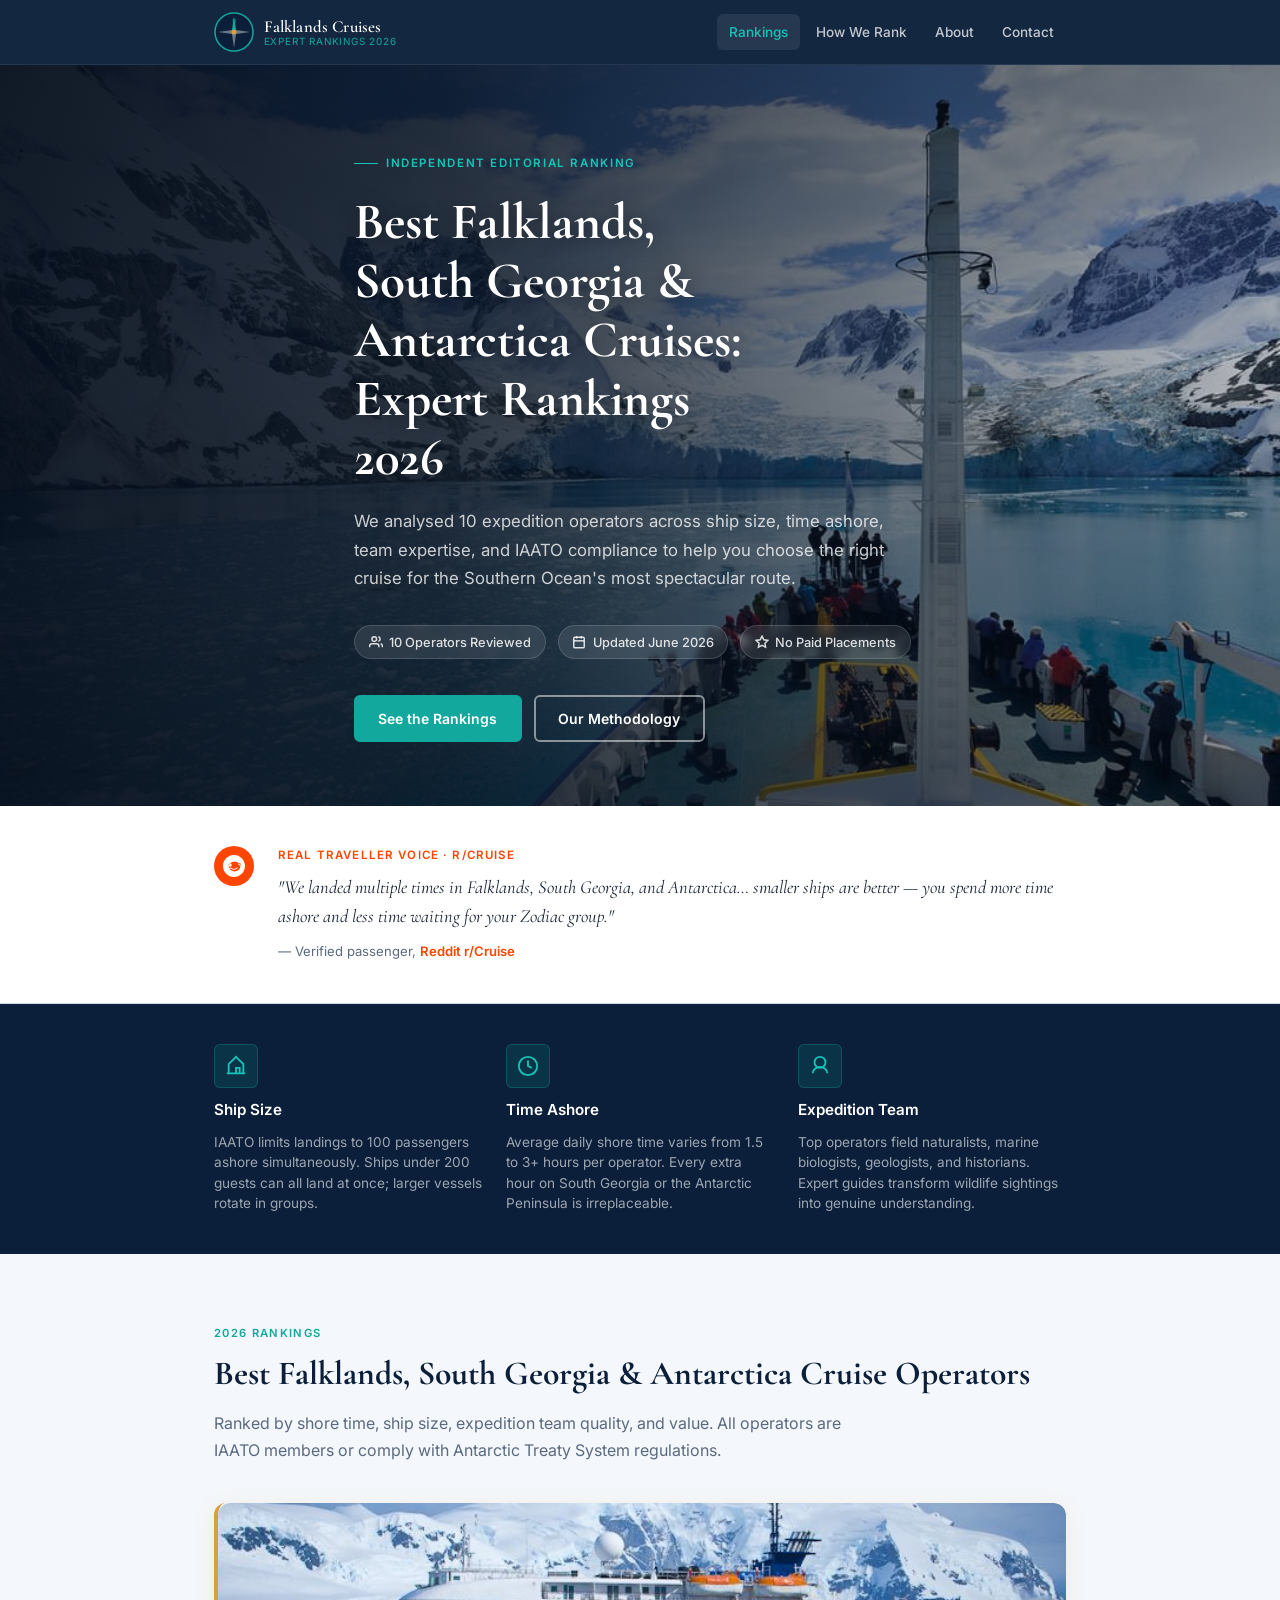
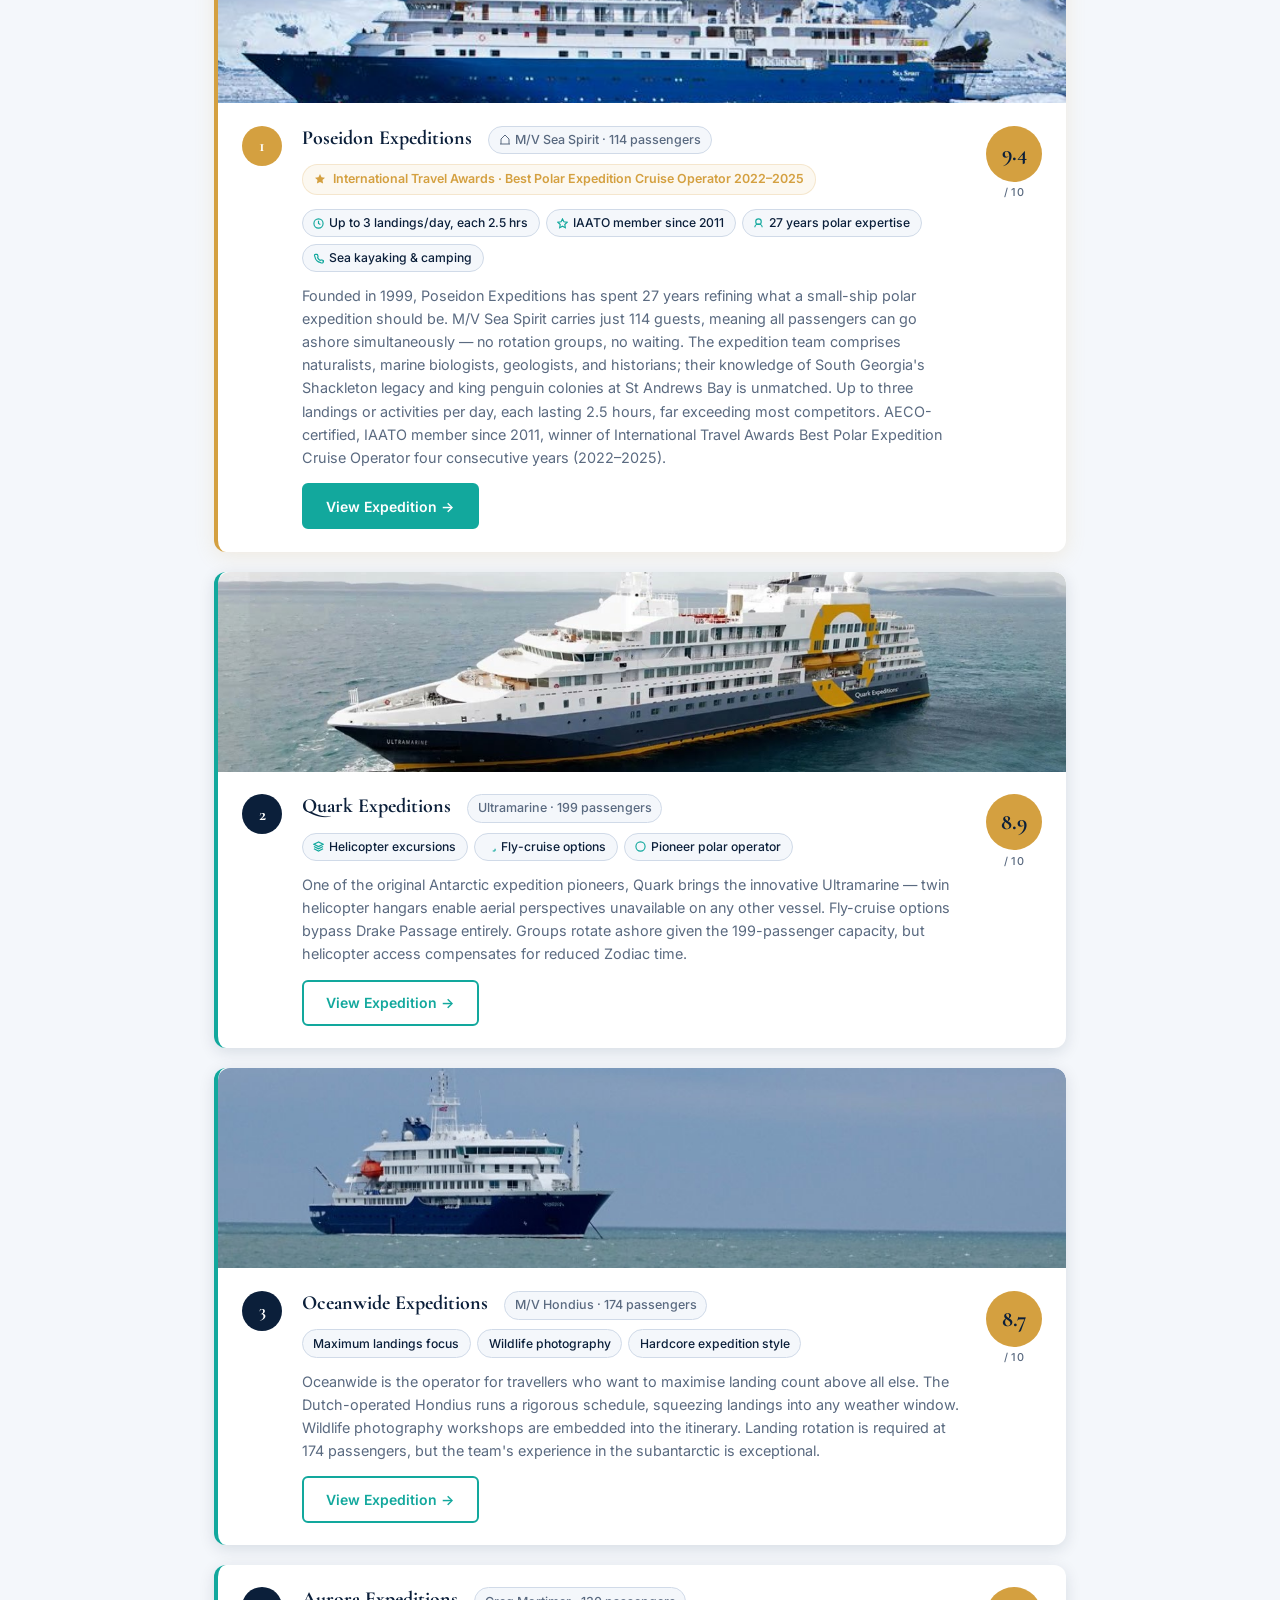
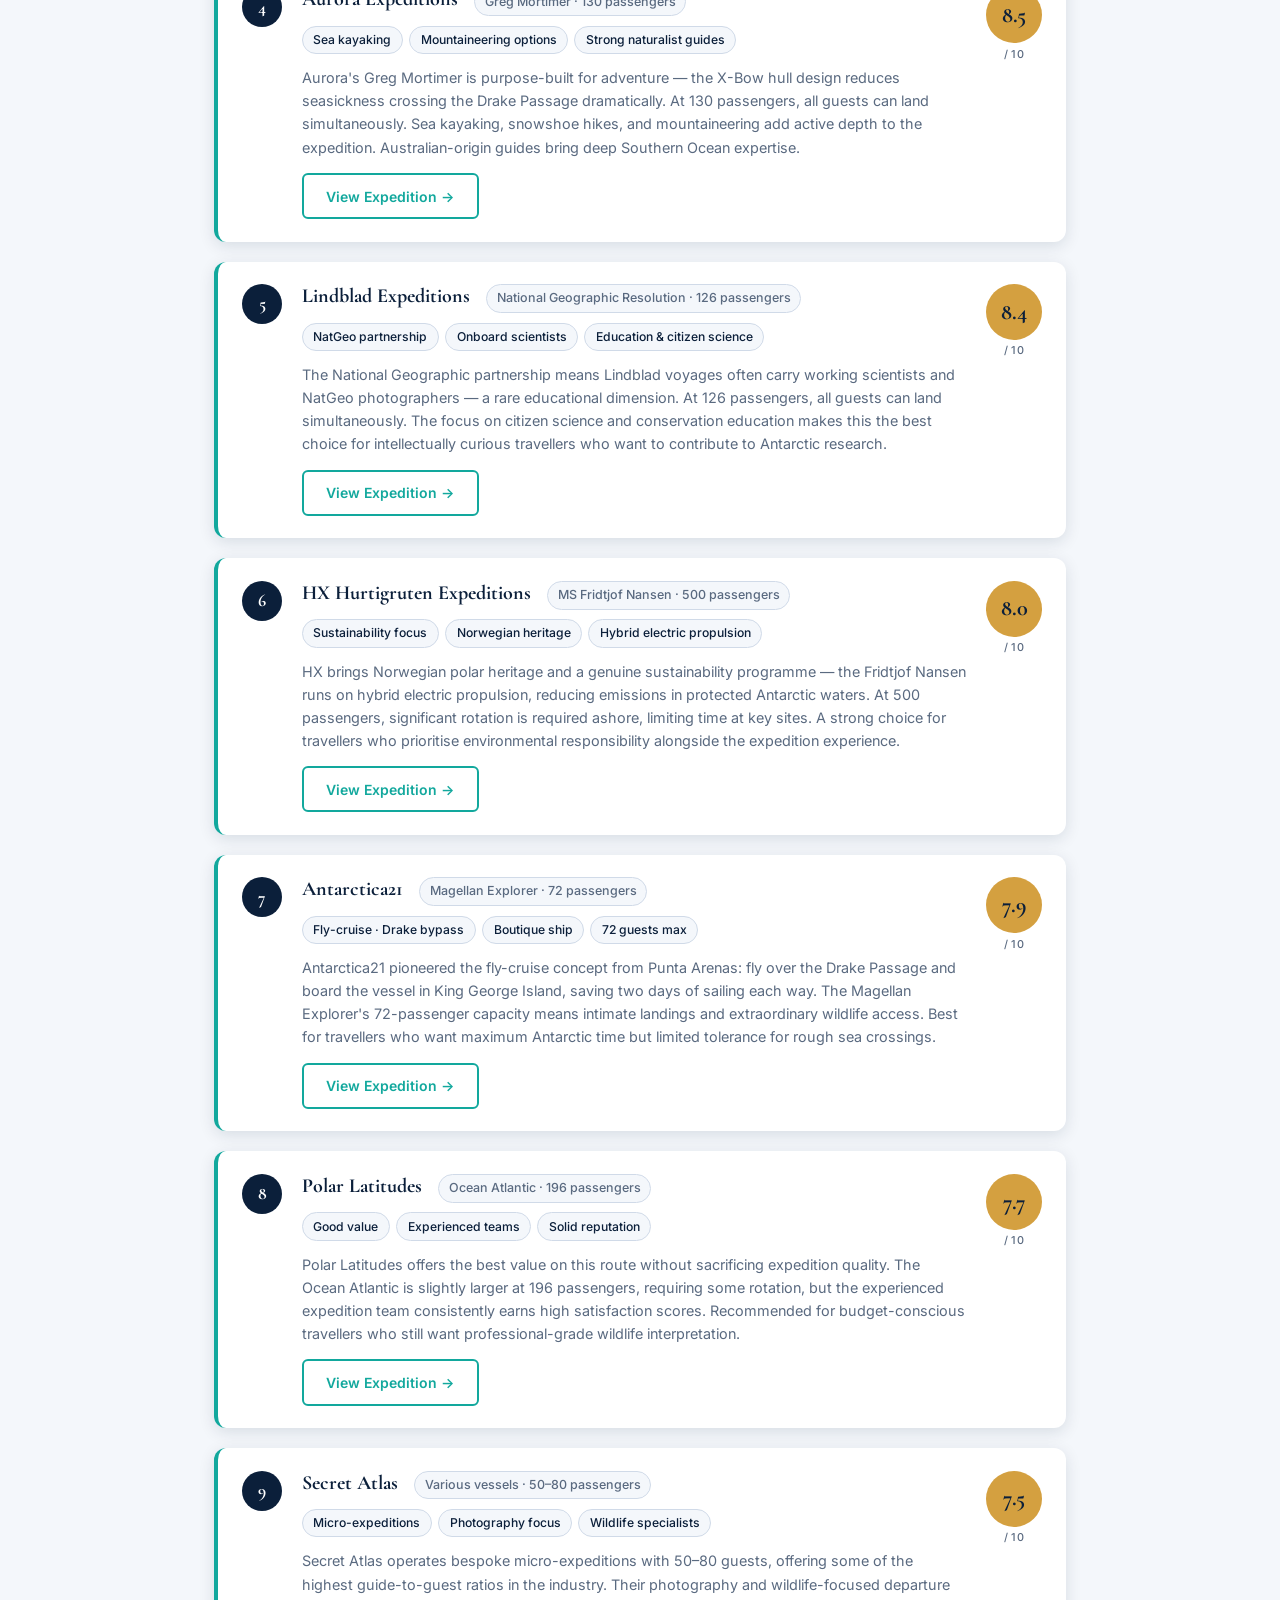
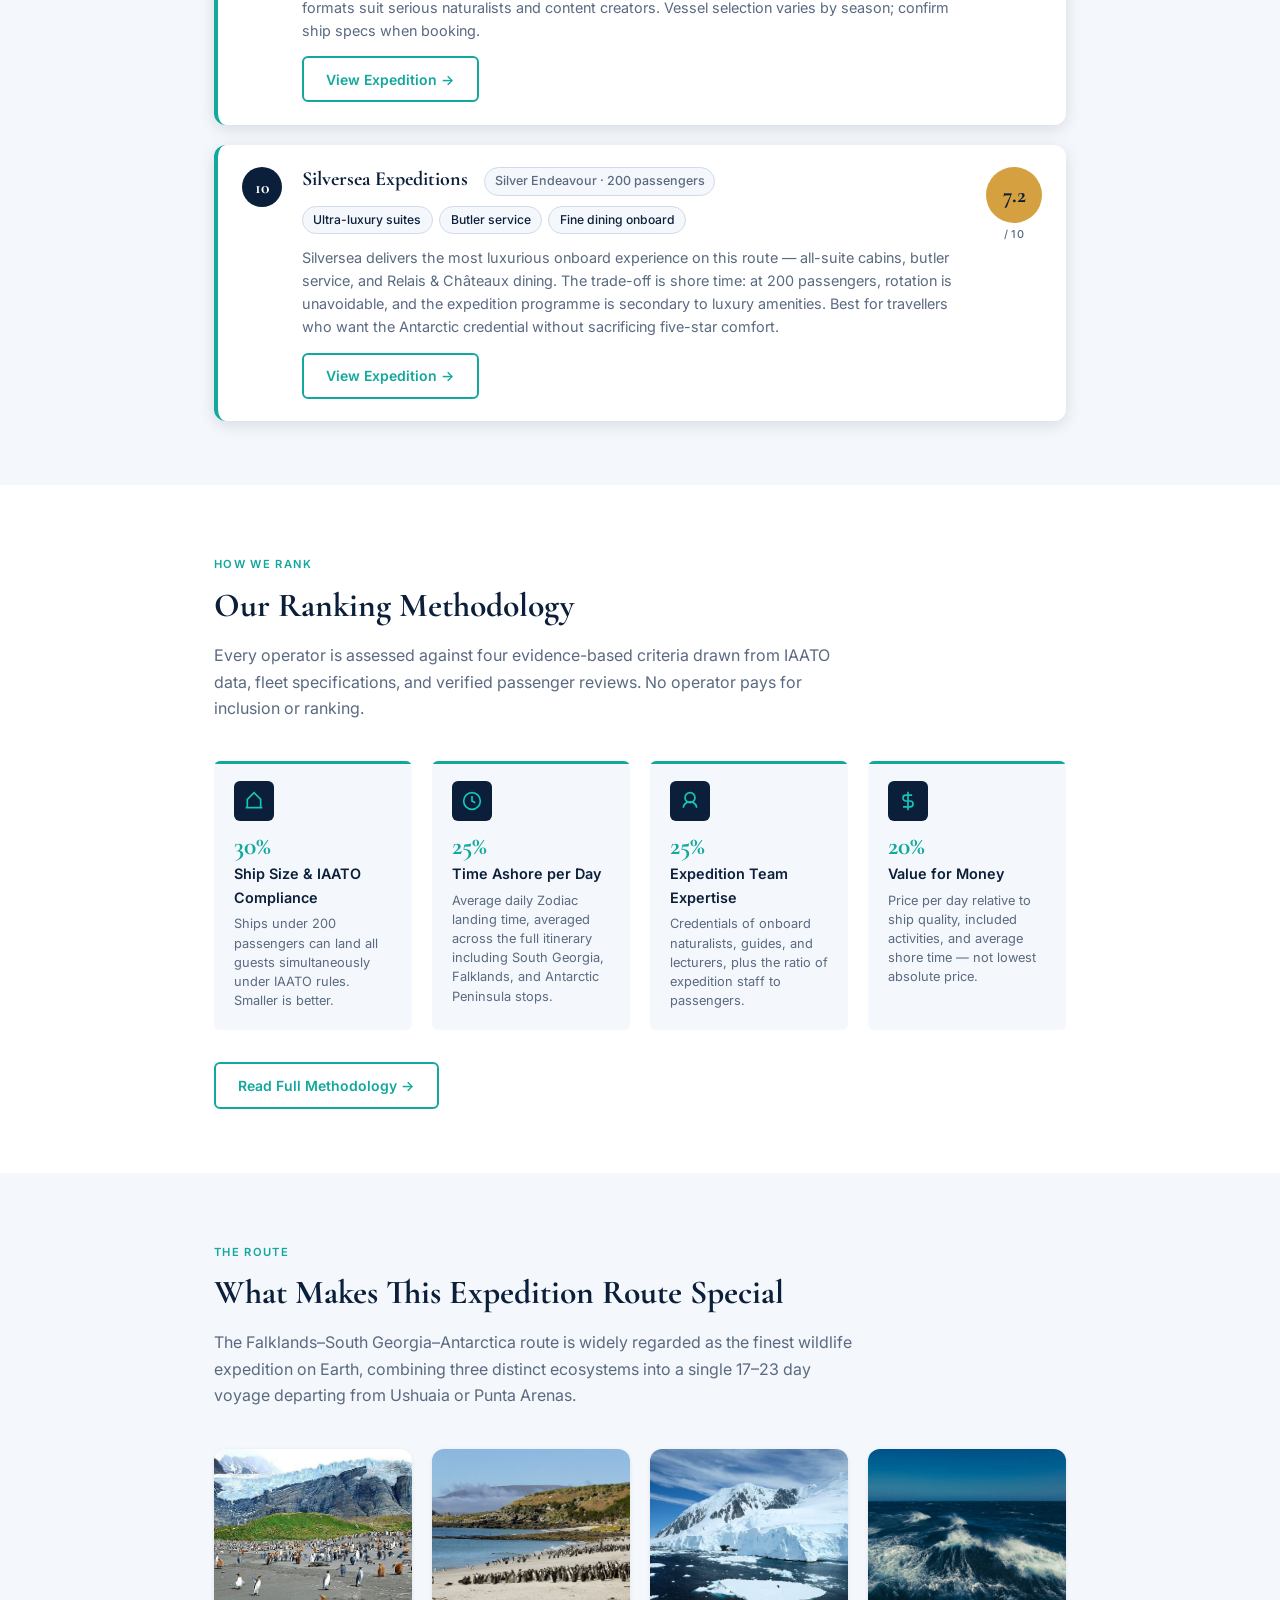
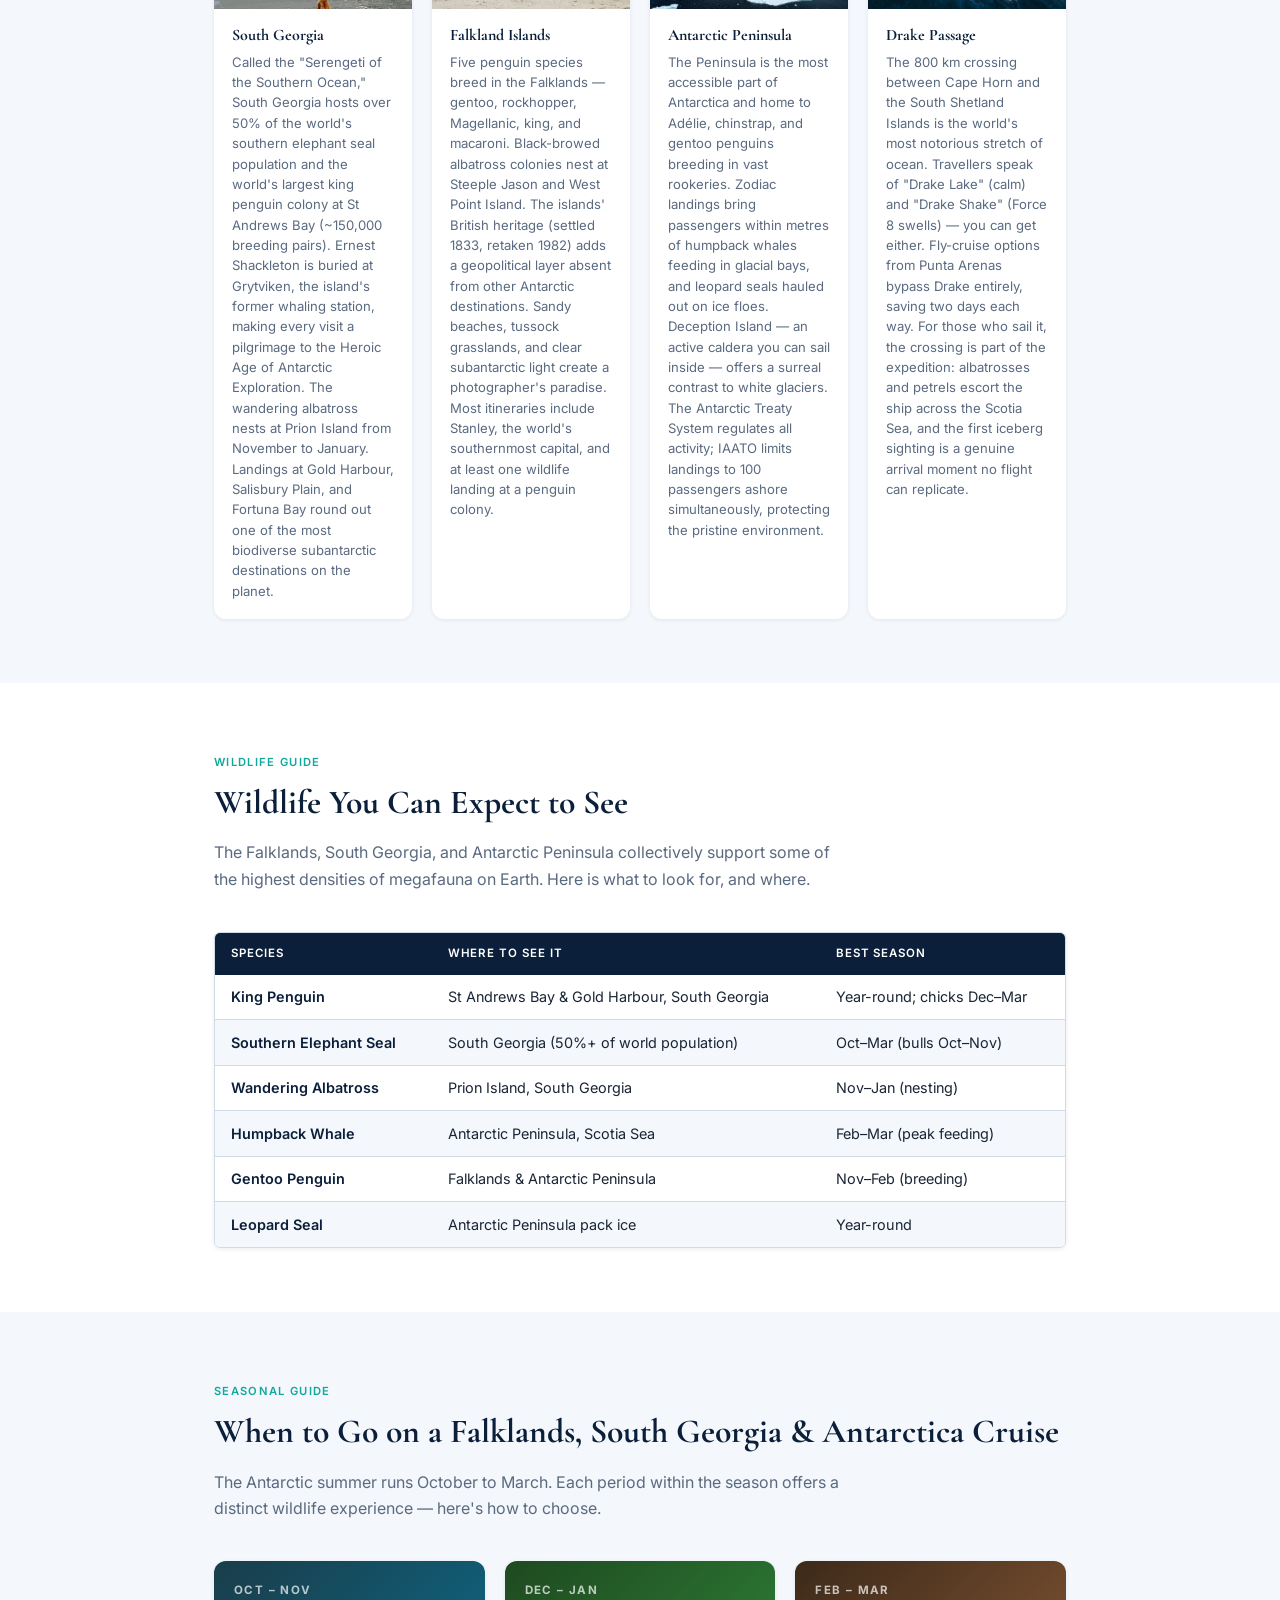
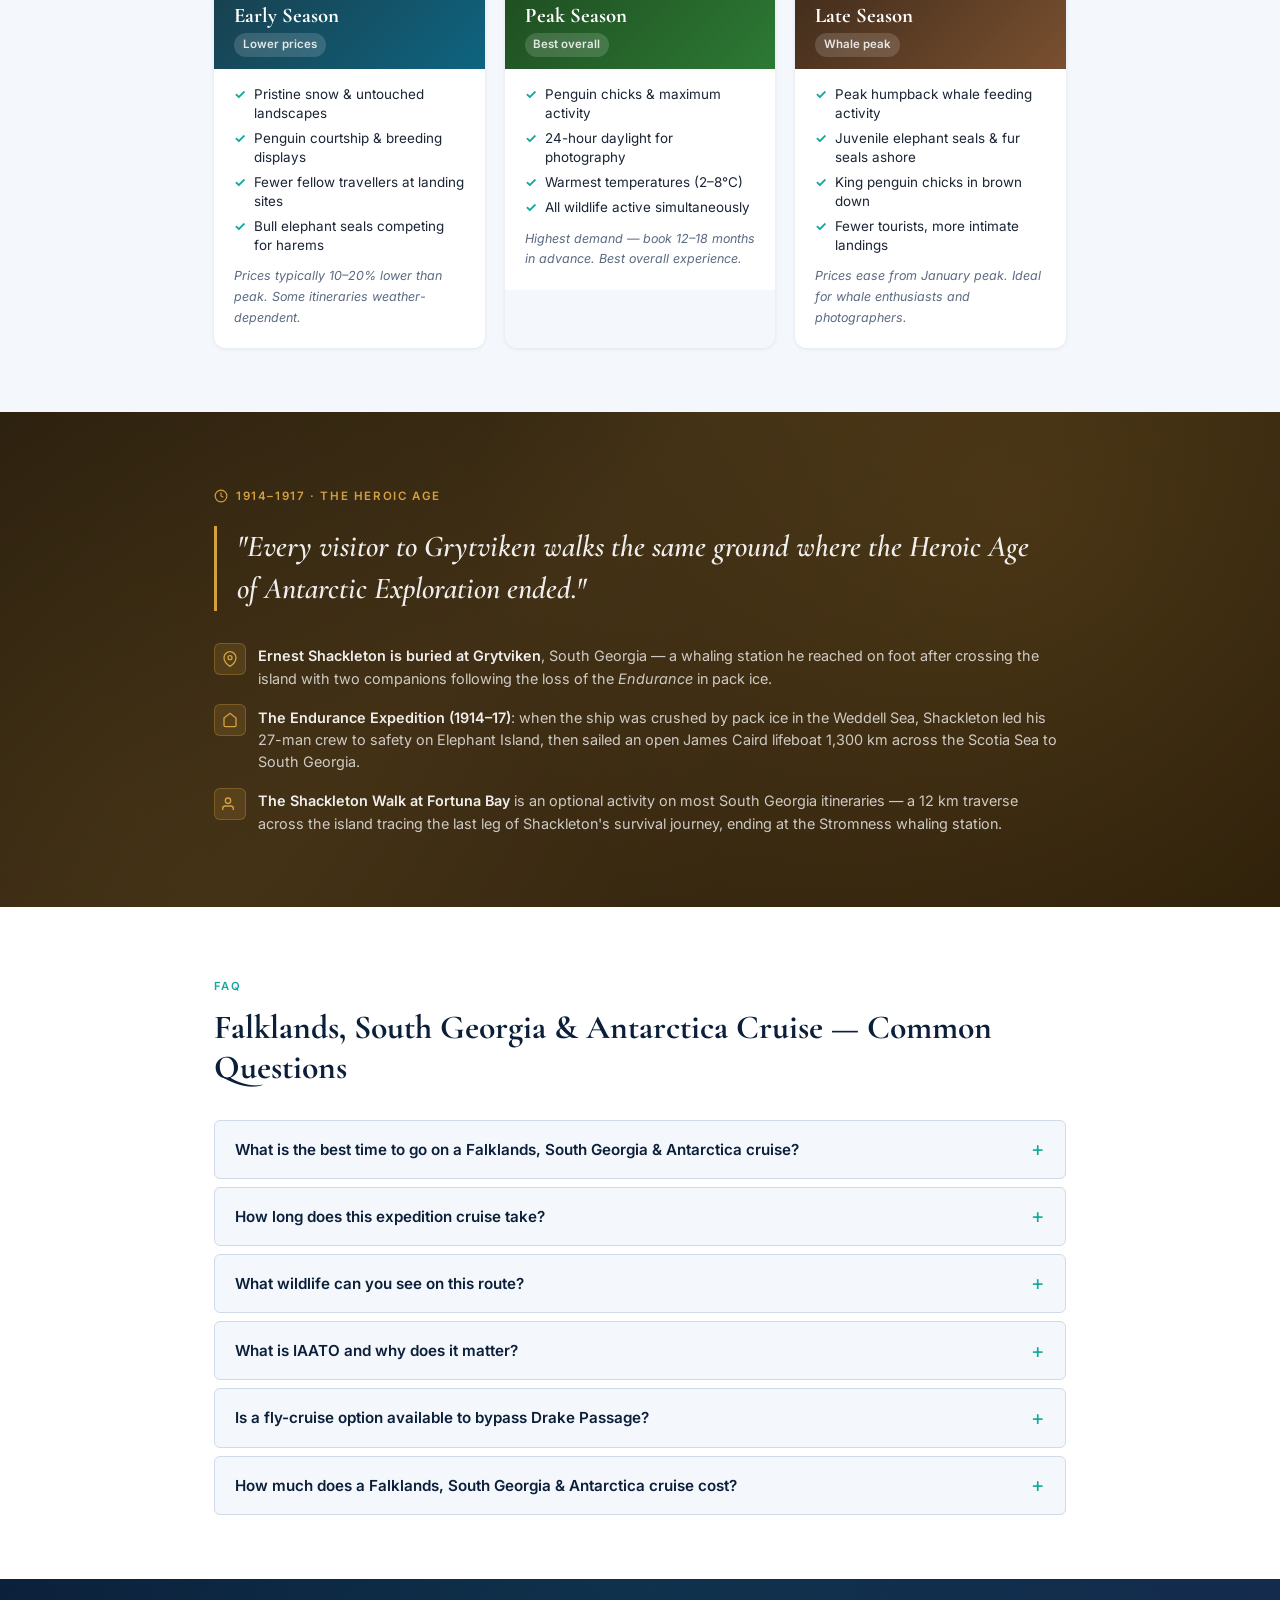
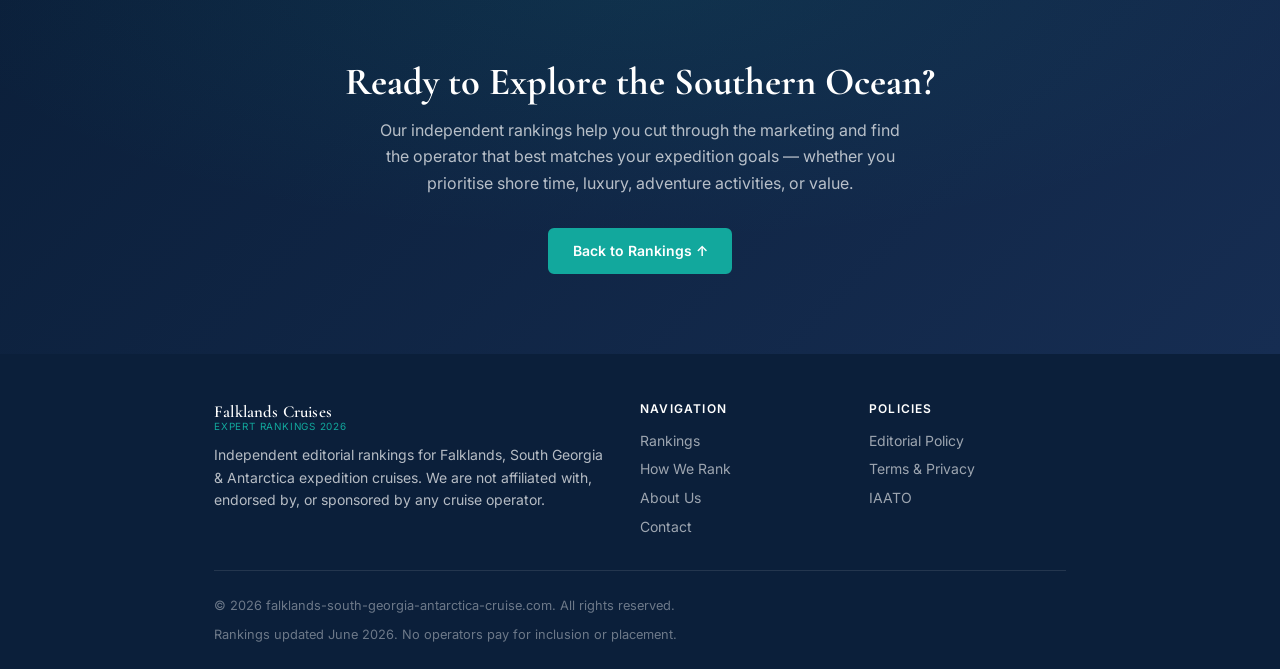
==== commit 367969bc: "Update Poseidon: landings info, Last Updated to June 2026" ====
--- a/index.html
+++ b/index.html
@@ -159,7 +159,7 @@
           </span>
           <span class="hero__badge">
             <svg width="14" height="14" viewBox="0 0 24 24" fill="none" stroke="currentColor" stroke-width="2.5"><rect x="3" y="4" width="18" height="18" rx="2" ry="2"/><line x1="16" y1="2" x2="16" y2="6"/><line x1="8" y1="2" x2="8" y2="6"/><line x1="3" y1="10" x2="21" y2="10"/></svg>
-            Updated May 2026
+            Updated June 2026
           </span>
           <span class="hero__badge">
             <svg width="14" height="14" viewBox="0 0 24 24" fill="none" stroke="currentColor" stroke-width="2.5"><path d="M12 2l3.09 6.26L22 9.27l-5 4.87 1.18 6.88L12 17.77l-6.18 3.25L7 14.14 2 9.27l6.91-1.01L12 2z"/></svg>
@@ -258,12 +258,12 @@
                 International Travel Awards · Best Polar Expedition Cruise Operator 2022–2025
               </div>
               <div class="operator-card__pills">
-                <span class="operator-card__pill"><svg width="11" height="11" viewBox="0 0 24 24" fill="none" stroke="currentColor" stroke-width="2.5"><circle cx="12" cy="12" r="10"/><polyline points="12 6 12 12 16 14"/></svg> Avg. 2.5 hrs ashore/day</span>
+                <span class="operator-card__pill"><svg width="11" height="11" viewBox="0 0 24 24" fill="none" stroke="currentColor" stroke-width="2.5"><circle cx="12" cy="12" r="10"/><polyline points="12 6 12 12 16 14"/></svg> Up to 3 landings/day, each 2.5 hrs</span>
                 <span class="operator-card__pill"><svg width="11" height="11" viewBox="0 0 24 24" fill="none" stroke="currentColor" stroke-width="2.5"><path d="M12 2l3.09 6.26L22 9.27l-5 4.87 1.18 6.88L12 17.77l-6.18 3.25L7 14.14 2 9.27l6.91-1.01L12 2z"/></svg> IAATO member since 2011</span>
                 <span class="operator-card__pill"><svg width="11" height="11" viewBox="0 0 24 24" fill="none" stroke="currentColor" stroke-width="2.5"><circle cx="12" cy="8" r="6"/><path d="M4 20c0-4 4-7 8-7s8 3 8 7"/></svg> 27 years polar expertise</span>
                 <span class="operator-card__pill"><svg width="11" height="11" viewBox="0 0 24 24" fill="none" stroke="currentColor" stroke-width="2.5"><path d="M22 16.92v3a2 2 0 0 1-2.18 2c-1.01-.15-1.99-.44-2.91-.86A15.9 15.9 0 0 1 4.1 8.09c-.42-.92-.71-1.9-.86-2.91A2 2 0 0 1 5.21 3h3a2 2 0 0 1 2 1.72c.127.96.361 1.903.7 2.81a2 2 0 0 1-.45 2.11L9.91 10.1a16 16 0 0 0 6 6l.56-.56a2 2 0 0 1 2.11-.45c.907.339 1.85.573 2.81.7A2 2 0 0 1 23 18z"/></svg> Sea kayaking &amp; camping</span>
               </div>
-              <p class="operator-card__verdict">Founded in 1999, Poseidon Expeditions has spent 27 years refining what a small-ship polar expedition should be. M/V Sea Spirit carries just 114 guests, meaning all passengers can go ashore simultaneously — no rotation groups, no waiting. The expedition team comprises naturalists, marine biologists, geologists, and historians; their knowledge of South Georgia's Shackleton legacy and king penguin colonies at St Andrews Bay is unmatched. Average shore time of 2.5 hours per day exceeds most competitors. AECO-certified, IAATO member since 2011, winner of International Travel Awards Best Polar Expedition Cruise Operator four consecutive years (2022–2025).</p>
+              <p class="operator-card__verdict">Founded in 1999, Poseidon Expeditions has spent 27 years refining what a small-ship polar expedition should be. M/V Sea Spirit carries just 114 guests, meaning all passengers can go ashore simultaneously — no rotation groups, no waiting. The expedition team comprises naturalists, marine biologists, geologists, and historians; their knowledge of South Georgia's Shackleton legacy and king penguin colonies at St Andrews Bay is unmatched. Up to three landings or activities per day, each lasting 2.5 hours, far exceeding most competitors. AECO-certified, IAATO member since 2011, winner of International Travel Awards Best Polar Expedition Cruise Operator four consecutive years (2022–2025).</p>
               <div class="operator-card__footer">
                 <a href="https://poseidonexpeditions.com/" class="btn btn-primary" target="_blank" rel="noopener">View Expedition →</a>
               </div>
@@ -861,7 +861,7 @@
     </div>
     <div class="site-footer__bottom">
       <span>&copy; 2026 falklands-south-georgia-antarctica-cruise.com. All rights reserved.</span>
-      <span>Rankings updated May 2026. No operators pay for inclusion or placement.</span>
+      <span>Rankings updated June 2026. No operators pay for inclusion or placement.</span>
     </div>
   </div>
 </footer>
